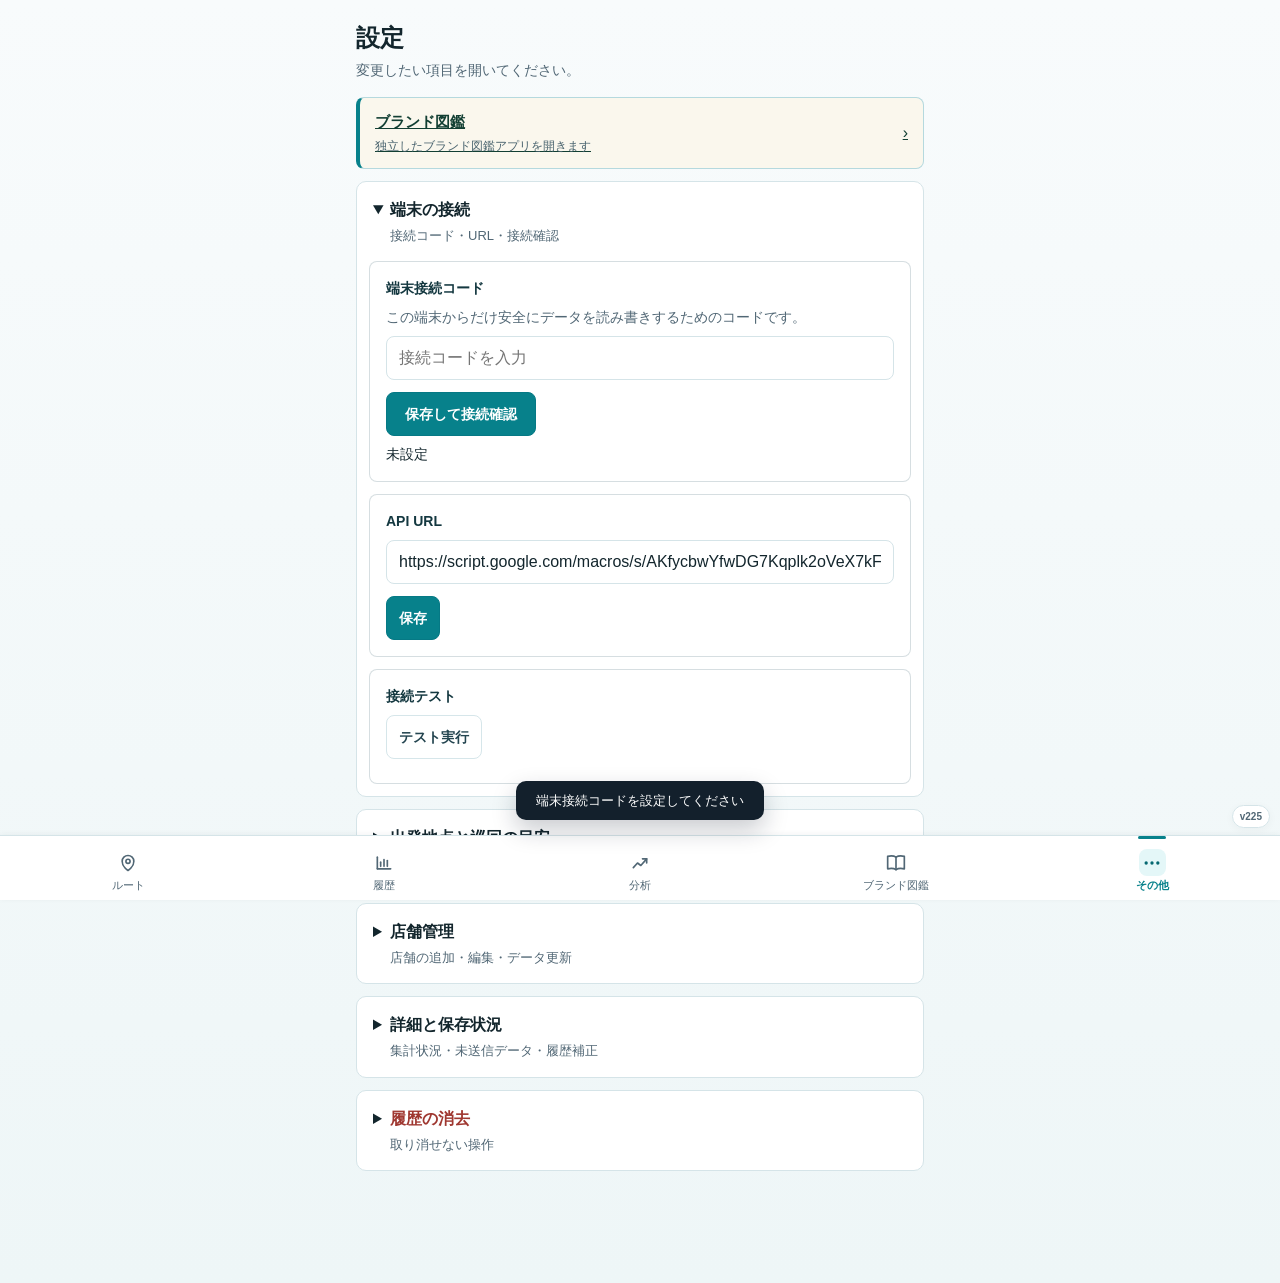
==== index.html @ 23c076fd "Add Ralph Lauren family overview to brand guide" ====
<!DOCTYPE html>
<html lang="ja">
<head>
  <meta charset="UTF-8">
  <meta name="viewport" content="width=device-width, initial-scale=1.0">
  <meta name="apple-mobile-web-app-capable" content="yes">
  <meta name="apple-mobile-web-app-status-bar-style" content="default">
  <meta name="theme-color" content="#07818b">
  <meta http-equiv="Content-Security-Policy" content="default-src 'self'; script-src 'self'; style-src 'self' 'unsafe-inline'; img-src 'self' data: blob: https:; connect-src 'self' https://script.google.com https://script.googleusercontent.com https://*.googleusercontent.com; font-src 'self' data:; object-src 'none'; base-uri 'self'; form-action 'self'; frame-src 'none'; worker-src 'self'; manifest-src 'self'; upgrade-insecure-requests">
  <title>巡回ルート</title>
  <link rel="preconnect" href="https://script.google.com">
  <link rel="dns-prefetch" href="https://script.google.com">
  <link rel="preconnect" href="https://a.basemaps.cartocdn.com">
  <link rel="manifest" href="manifest.json">
  <link rel="icon" type="image/png" sizes="96x96" href="icons/icon-96.png">
  <link rel="apple-touch-icon" sizes="152x152" href="icons/icon-152.png">
  <link rel="apple-touch-icon" sizes="192x192" href="icons/icon-192.png">
  <link rel="stylesheet" href="vendor/leaflet/leaflet.css?v=225">
  <link rel="stylesheet" href="style.css?v=225">
  <link rel="stylesheet" href="brand-guide.css?v=225">
  <script src="vendor/leaflet/leaflet.js?v=225"></script>
</head>
<body>
  <div id="app">
    <div class="loading"><div class="spinner"></div><p class="mt-8">読み込み中...</p></div>
  </div>

  <nav class="bottom-nav" id="bottom-nav">
    <button class="nav-item active" data-view="home">
      <span class="icon" aria-hidden="true">
        <svg class="nav-icon" viewBox="0 0 24 24"><path d="M12 21s7-4.4 7-11a7 7 0 1 0-14 0c0 6.6 7 11 7 11Z"/><circle cx="12" cy="10" r="2.5"/></svg>
      </span>ルート
    </button>
    <button class="nav-item" data-view="history">
      <span class="icon" aria-hidden="true">
        <svg class="nav-icon" viewBox="0 0 24 24"><path d="M4 19V5"/><path d="M4 19h16"/><path d="M8 16v-5"/><path d="M12 16V8"/><path d="M16 16v-7"/></svg>
      </span>履歴
    </button>
    <button class="nav-item" data-view="analytics">
      <span class="icon" aria-hidden="true">
        <svg class="nav-icon" viewBox="0 0 24 24"><path d="M4 17.5 9 12l4 3 7-8"/><path d="M15 7h5v5"/></svg>
      </span>分析
    </button>
    <button class="nav-item" data-view="brand-guide">
      <span class="icon" aria-hidden="true">
        <svg class="nav-icon" viewBox="0 0 24 24"><path d="M12 5c-3-2-6-2-10-1v15c4-1 7-1 10 1 3-2 6-2 10-1V4c-4-1-7-1-10 1Z"/><path d="M12 5v15"/></svg>
      </span>
      <span>ブランド図鑑</span>
    </button>
    <button class="nav-item" data-view="more">
      <span class="icon" aria-hidden="true"><svg class="nav-icon" viewBox="0 0 24 24"><circle cx="5" cy="12" r="1"/><circle cx="12" cy="12" r="1"/><circle cx="19" cy="12" r="1"/></svg></span><span class="nav-label-with-badge">その他<span class="nav-badge nav-streak-badge" id="quiz-nav-badge" hidden></span></span>
    </button>
  </nav>

  <div class="app-version-badge" id="app-version-badge" data-version="v225">v225</div>
  <div id="toast" class="toast" role="status" aria-live="polite" aria-atomic="true"></div>

  <script src="storage.js?v=225"></script>
  <script src="api.js?v=225"></script>
  <script src="route-optimizer.js?v=225"></script>
  <script src="router.js?v=225"></script>
  <script src="quiz.js?v=225"></script>
  <script src="brand-guide.js?v=225"></script>
  <script src="app.js?v=225"></script>
  <script src="bootstrap.js?v=225"></script>
</body>
</html>
---- vendor/leaflet/leaflet.css ----
/* required styles */

.leaflet-pane,
.leaflet-tile,
.leaflet-marker-icon,
.leaflet-marker-shadow,
.leaflet-tile-container,
.leaflet-pane > svg,
.leaflet-pane > canvas,
.leaflet-zoom-box,
.leaflet-image-layer,
.leaflet-layer {
	position: absolute;
	left: 0;
	top: 0;
	}
.leaflet-container {
	overflow: hidden;
	}
.leaflet-tile,
.leaflet-marker-icon,
.leaflet-marker-shadow {
	-webkit-user-select: none;
	   -moz-user-select: none;
	        user-select: none;
	  -webkit-user-drag: none;
	}
/* Prevents IE11 from highlighting tiles in blue */
.leaflet-tile::selection {
	background: transparent;
}
/* Safari renders non-retina tile on retina better with this, but Chrome is worse */
.leaflet-safari .leaflet-tile {
	image-rendering: -webkit-optimize-contrast;
	}
/* hack that prevents hw layers "stretching" when loading new tiles */
.leaflet-safari .leaflet-tile-container {
	width: 1600px;
	height: 1600px;
	-webkit-transform-origin: 0 0;
	}
.leaflet-marker-icon,
.leaflet-marker-shadow {
	display: block;
	}
/* .leaflet-container svg: reset svg max-width decleration shipped in Joomla! (joomla.org) 3.x */
/* .leaflet-container img: map is broken in FF if you have max-width: 100% on tiles */
.leaflet-container .leaflet-overlay-pane svg {
	max-width: none !important;
	max-height: none !important;
	}
.leaflet-container .leaflet-marker-pane img,
.leaflet-container .leaflet-shadow-pane img,
.leaflet-container .leaflet-tile-pane img,
.leaflet-container img.leaflet-image-layer,
.leaflet-container .leaflet-tile {
	max-width: none !important;
	max-height: none !important;
	width: auto;
	padding: 0;
	}

.leaflet-container img.leaflet-tile {
	/* See: https://bugs.chromium.org/p/chromium/issues/detail?id=600120 */
	mix-blend-mode: plus-lighter;
}

.leaflet-container.leaflet-touch-zoom {
	-ms-touch-action: pan-x pan-y;
	touch-action: pan-x pan-y;
	}
.leaflet-container.leaflet-touch-drag {
	-ms-touch-action: pinch-zoom;
	/* Fallback for FF which doesn't support pinch-zoom */
	touch-action: none;
	touch-action: pinch-zoom;
}
.leaflet-container.leaflet-touch-drag.leaflet-touch-zoom {
	-ms-touch-action: none;
	touch-action: none;
}
.leaflet-container {
	-webkit-tap-highlight-color: transparent;
}
.leaflet-container a {
	-webkit-tap-highlight-color: rgba(51, 181, 229, 0.4);
}
.leaflet-tile {
	filter: inherit;
	visibility: hidden;
	}
.leaflet-tile-loaded {
	visibility: inherit;
	}
.leaflet-zoom-box {
	width: 0;
	height: 0;
	-moz-box-sizing: border-box;
	     box-sizing: border-box;
	z-index: 800;
	}
/* workaround for https://bugzilla.mozilla.org/show_bug.cgi?id=888319 */
.leaflet-overlay-pane svg {
	-moz-user-select: none;
	}

.leaflet-pane         { z-index: 400; }

.leaflet-tile-pane    { z-index: 200; }
.leaflet-overlay-pane { z-index: 400; }
.leaflet-shadow-pane  { z-index: 500; }
.leaflet-marker-pane  { z-index: 600; }
.leaflet-tooltip-pane   { z-index: 650; }
.leaflet-popup-pane   { z-index: 700; }

.leaflet-map-pane canvas { z-index: 100; }
.leaflet-map-pane svg    { z-index: 200; }

.leaflet-vml-shape {
	width: 1px;
	height: 1px;
	}
.lvml {
	behavior: url(#default#VML);
	display: inline-block;
	position: absolute;
	}


/* control positioning */

.leaflet-control {
	position: relative;
	z-index: 800;
	pointer-events: visiblePainted; /* IE 9-10 doesn't have auto */
	pointer-events: auto;
	}
.leaflet-top,
.leaflet-bottom {
	position: absolute;
	z-index: 1000;
	pointer-events: none;
	}
.leaflet-top {
	top: 0;
	}
.leaflet-right {
	right: 0;
	}
.leaflet-bottom {
	bottom: 0;
	}
.leaflet-left {
	left: 0;
	}
.leaflet-control {
	float: left;
	clear: both;
	}
.leaflet-right .leaflet-control {
	float: right;
	}
.leaflet-top .leaflet-control {
	margin-top: 10px;
	}
.leaflet-bottom .leaflet-control {
	margin-bottom: 10px;
	}
.leaflet-left .leaflet-control {
	margin-left: 10px;
	}
.leaflet-right .leaflet-control {
	margin-right: 10px;
	}


/* zoom and fade animations */

.leaflet-fade-anim .leaflet-popup {
	opacity: 0;
	-webkit-transition: opacity 0.2s linear;
	   -moz-transition: opacity 0.2s linear;
	        transition: opacity 0.2s linear;
	}
.leaflet-fade-anim .leaflet-map-pane .leaflet-popup {
	opacity: 1;
	}
.leaflet-zoom-animated {
	-webkit-transform-origin: 0 0;
	    -ms-transform-origin: 0 0;
	        transform-origin: 0 0;
	}
svg.leaflet-zoom-animated {
	will-change: transform;
}

.leaflet-zoom-anim .leaflet-zoom-animated {
	-webkit-transition: -webkit-transform 0.25s cubic-bezier(0,0,0.25,1);
	   -moz-transition:    -moz-transform 0.25s cubic-bezier(0,0,0.25,1);
	        transition:         transform 0.25s cubic-bezier(0,0,0.25,1);
	}
.leaflet-zoom-anim .leaflet-tile,
.leaflet-pan-anim .leaflet-tile {
	-webkit-transition: none;
	   -moz-transition: none;
	        transition: none;
	}

.leaflet-zoom-anim .leaflet-zoom-hide {
	visibility: hidden;
	}


/* cursors */

.leaflet-interactive {
	cursor: pointer;
	}
.leaflet-grab {
	cursor: -webkit-grab;
	cursor:    -moz-grab;
	cursor:         grab;
	}
.leaflet-crosshair,
.leaflet-crosshair .leaflet-interactive {
	cursor: crosshair;
	}
.leaflet-popup-pane,
.leaflet-control {
	cursor: auto;
	}
.leaflet-dragging .leaflet-grab,
.leaflet-dragging .leaflet-grab .leaflet-interactive,
.leaflet-dragging .leaflet-marker-draggable {
	cursor: move;
	cursor: -webkit-grabbing;
	cursor:    -moz-grabbing;
	cursor:         grabbing;
	}

/* marker & overlays interactivity */
.leaflet-marker-icon,
.leaflet-marker-shadow,
.leaflet-image-layer,
.leaflet-pane > svg path,
.leaflet-tile-container {
	pointer-events: none;
	}

.leaflet-marker-icon.leaflet-interactive,
.leaflet-image-layer.leaflet-interactive,
.leaflet-pane > svg path.leaflet-interactive,
svg.leaflet-image-layer.leaflet-interactive path {
	pointer-events: visiblePainted; /* IE 9-10 doesn't have auto */
	pointer-events: auto;
	}

/* visual tweaks */

.leaflet-container {
	background: #ddd;
	outline-offset: 1px;
	}
.leaflet-container a {
	color: #0078A8;
	}
.leaflet-zoom-box {
	border: 2px dotted #38f;
	background: rgba(255,255,255,0.5);
	}


/* general typography */
.leaflet-container {
	font-family: "Helvetica Neue", Arial, Helvetica, sans-serif;
	font-size: 12px;
	font-size: 0.75rem;
	line-height: 1.5;
	}


/* general toolbar styles */

.leaflet-bar {
	box-shadow: 0 1px 5px rgba(0,0,0,0.65);
	border-radius: 4px;
	}
.leaflet-bar a {
	background-color: #fff;
	border-bottom: 1px solid #ccc;
	width: 26px;
	height: 26px;
	line-height: 26px;
	display: block;
	text-align: center;
	text-decoration: none;
	color: black;
	}
.leaflet-bar a,
.leaflet-control-layers-toggle {
	background-position: 50% 50%;
	background-repeat: no-repeat;
	display: block;
	}
.leaflet-bar a:hover,
.leaflet-bar a:focus {
	background-color: #f4f4f4;
	}
.leaflet-bar a:first-child {
	border-top-left-radius: 4px;
	border-top-right-radius: 4px;
	}
.leaflet-bar a:last-child {
	border-bottom-left-radius: 4px;
	border-bottom-right-radius: 4px;
	border-bottom: none;
	}
.leaflet-bar a.leaflet-disabled {
	cursor: default;
	background-color: #f4f4f4;
	color: #bbb;
	}

.leaflet-touch .leaflet-bar a {
	width: 30px;
	height: 30px;
	line-height: 30px;
	}
.leaflet-touch .leaflet-bar a:first-child {
	border-top-left-radius: 2px;
	border-top-right-radius: 2px;
	}
.leaflet-touch .leaflet-bar a:last-child {
	border-bottom-left-radius: 2px;
	border-bottom-right-radius: 2px;
	}

/* zoom control */

.leaflet-control-zoom-in,
.leaflet-control-zoom-out {
	font: bold 18px 'Lucida Console', Monaco, monospace;
	text-indent: 1px;
	}

.leaflet-touch .leaflet-control-zoom-in, .leaflet-touch .leaflet-control-zoom-out  {
	font-size: 22px;
	}


/* layers control */

.leaflet-control-layers {
	box-shadow: 0 1px 5px rgba(0,0,0,0.4);
	background: #fff;
	border-radius: 5px;
	}
.leaflet-control-layers-toggle {
	background-image: url(images/layers.png);
	width: 36px;
	height: 36px;
	}
.leaflet-retina .leaflet-control-layers-toggle {
	background-image: url(images/layers-2x.png);
	background-size: 26px 26px;
	}
.leaflet-touch .leaflet-control-layers-toggle {
	width: 44px;
	height: 44px;
	}
.leaflet-control-layers .leaflet-control-layers-list,
.leaflet-control-layers-expanded .leaflet-control-layers-toggle {
	display: none;
	}
.leaflet-control-layers-expanded .leaflet-control-layers-list {
	display: block;
	position: relative;
	}
.leaflet-control-layers-expanded {
	padding: 6px 10px 6px 6px;
	color: #333;
	background: #fff;
	}
.leaflet-control-layers-scrollbar {
	overflow-y: scroll;
	overflow-x: hidden;
	padding-right: 5px;
	}
.leaflet-control-layers-selector {
	margin-top: 2px;
	position: relative;
	top: 1px;
	}
.leaflet-control-layers label {
	display: block;
	font-size: 13px;
	font-size: 1.08333em;
	}
.leaflet-control-layers-separator {
	height: 0;
	border-top: 1px solid #ddd;
	margin: 5px -10px 5px -6px;
	}

/* Default icon URLs */
.leaflet-default-icon-path { /* used only in path-guessing heuristic, see L.Icon.Default */
	background-image: url(images/marker-icon.png);
	}


/* attribution and scale controls */

.leaflet-container .leaflet-control-attribution {
	background: #fff;
	background: rgba(255, 255, 255, 0.8);
	margin: 0;
	}
.leaflet-control-attribution,
.leaflet-control-scale-line {
	padding: 0 5px;
	color: #333;
	line-height: 1.4;
	}
.leaflet-control-attribution a {
	text-decoration: none;
	}
.leaflet-control-attribution a:hover,
.leaflet-control-attribution a:focus {
	text-decoration: underline;
	}
.leaflet-attribution-flag {
	display: inline !important;
	vertical-align: baseline !important;
	width: 1em;
	height: 0.6669em;
	}
.leaflet-left .leaflet-control-scale {
	margin-left: 5px;
	}
.leaflet-bottom .leaflet-control-scale {
	margin-bottom: 5px;
	}
.leaflet-control-scale-line {
	border: 2px solid #777;
	border-top: none;
	line-height: 1.1;
	padding: 2px 5px 1px;
	white-space: nowrap;
	-moz-box-sizing: border-box;
	     box-sizing: border-box;
	background: rgba(255, 255, 255, 0.8);
	text-shadow: 1px 1px #fff;
	}
.leaflet-control-scale-line:not(:first-child) {
	border-top: 2px solid #777;
	border-bottom: none;
	margin-top: -2px;
	}
.leaflet-control-scale-line:not(:first-child):not(:last-child) {
	border-bottom: 2px solid #777;
	}

.leaflet-touch .leaflet-control-attribution,
.leaflet-touch .leaflet-control-layers,
.leaflet-touch .leaflet-bar {
	box-shadow: none;
	}
.leaflet-touch .leaflet-control-layers,
.leaflet-touch .leaflet-bar {
	border: 2px solid rgba(0,0,0,0.2);
	background-clip: padding-box;
	}


/* popup */

.leaflet-popup {
	position: absolute;
	text-align: center;
	margin-bottom: 20px;
	}
.leaflet-popup-content-wrapper {
	padding: 1px;
	text-align: left;
	border-radius: 12px;
	}
.leaflet-popup-content {
	margin: 13px 24px 13px 20px;
	line-height: 1.3;
	font-size: 13px;
	font-size: 1.08333em;
	min-height: 1px;
	}
.leaflet-popup-content p {
	margin: 17px 0;
	margin: 1.3em 0;
	}
.leaflet-popup-tip-container {
	width: 40px;
	height: 20px;
	position: absolute;
	left: 50%;
	margin-top: -1px;
	margin-left: -20px;
	overflow: hidden;
	pointer-events: none;
	}
.leaflet-popup-tip {
	width: 17px;
	height: 17px;
	padding: 1px;

	margin: -10px auto 0;
	pointer-events: auto;

	-webkit-transform: rotate(45deg);
	   -moz-transform: rotate(45deg);
	    -ms-transform: rotate(45deg);
	        transform: rotate(45deg);
	}
.leaflet-popup-content-wrapper,
.leaflet-popup-tip {
	background: white;
	color: #333;
	box-shadow: 0 3px 14px rgba(0,0,0,0.4);
	}
.leaflet-container a.leaflet-popup-close-button {
	position: absolute;
	top: 0;
	right: 0;
	border: none;
	text-align: center;
	width: 24px;
	height: 24px;
	font: 16px/24px Tahoma, Verdana, sans-serif;
	color: #757575;
	text-decoration: none;
	background: transparent;
	}
.leaflet-container a.leaflet-popup-close-button:hover,
.leaflet-container a.leaflet-popup-close-button:focus {
	color: #585858;
	}
.leaflet-popup-scrolled {
	overflow: auto;
	}

.leaflet-oldie .leaflet-popup-content-wrapper {
	-ms-zoom: 1;
	}
.leaflet-oldie .leaflet-popup-tip {
	width: 24px;
	margin: 0 auto;

	-ms-filter: "progid:DXImageTransform.Microsoft.Matrix(M11=0.70710678, M12=0.70710678, M21=-0.70710678, M22=0.70710678)";
	filter: progid:DXImageTransform.Microsoft.Matrix(M11=0.70710678, M12=0.70710678, M21=-0.70710678, M22=0.70710678);
	}

.leaflet-oldie .leaflet-control-zoom,
.leaflet-oldie .leaflet-control-layers,
.leaflet-oldie .leaflet-popup-content-wrapper,
.leaflet-oldie .leaflet-popup-tip {
	border: 1px solid #999;
	}


/* div icon */

.leaflet-div-icon {
	background: #fff;
	border: 1px solid #666;
	}


/* Tooltip */
/* Base styles for the element that has a tooltip */
.leaflet-tooltip {
	position: absolute;
	padding: 6px;
	background-color: #fff;
	border: 1px solid #fff;
	border-radius: 3px;
	color: #222;
	white-space: nowrap;
	-webkit-user-select: none;
	-moz-user-select: none;
	-ms-user-select: none;
	user-select: none;
	pointer-events: none;
	box-shadow: 0 1px 3px rgba(0,0,0,0.4);
	}
.leaflet-tooltip.leaflet-interactive {
	cursor: pointer;
	pointer-events: auto;
	}
.leaflet-tooltip-top:before,
.leaflet-tooltip-bottom:before,
.leaflet-tooltip-left:before,
.leaflet-tooltip-right:before {
	position: absolute;
	pointer-events: none;
	border: 6px solid transparent;
	background: transparent;
	content: "";
	}

/* Directions */

.leaflet-tooltip-bottom {
	margin-top: 6px;
}
.leaflet-tooltip-top {
	margin-top: -6px;
}
.leaflet-tooltip-bottom:before,
.leaflet-tooltip-top:before {
	left: 50%;
	margin-left: -6px;
	}
.leaflet-tooltip-top:before {
	bottom: 0;
	margin-bottom: -12px;
	border-top-color: #fff;
	}
.leaflet-tooltip-bottom:before {
	top: 0;
	margin-top: -12px;
	margin-left: -6px;
	border-bottom-color: #fff;
	}
.leaflet-tooltip-left {
	margin-left: -6px;
}
.leaflet-tooltip-right {
	margin-left: 6px;
}
.leaflet-tooltip-left:before,
.leaflet-tooltip-right:before {
	top: 50%;
	margin-top: -6px;
	}
.leaflet-tooltip-left:before {
	right: 0;
	margin-right: -12px;
	border-left-color: #fff;
	}
.leaflet-tooltip-right:before {
	left: 0;
	margin-left: -12px;
	border-right-color: #fff;
	}

/* Printing */

@media print {
	/* Prevent printers from removing background-images of controls. */
	.leaflet-control {
		-webkit-print-color-adjust: exact;
		print-color-adjust: exact;
		}
	}
---- style.css ----
/* ============================================================
   店舗巡回ルート最適化 — スタイル（ライトテーマ）
   ============================================================ */

:root {
  --bg: #f6f8fb;
  --surface: #ffffff;
  --surface2: #edf3f7;
  --primary: #087f8c;
  --primary-dark: #075e68;
  --primary-light: #dff3f5;
  --primary-rgb: 8, 127, 140;
  --accent: #e76f51;
  --success: #168766;
  --warning: #d97706;
  --danger: #d43f3a;
  --text: #15202b;
  --text-dim: #64748b;
  --border: #d8e2ea;
  --radius: 10px;
  --shadow: 0 1px 2px rgba(15, 23, 42, .06), 0 8px 20px rgba(15, 23, 42, .04);
}

* { margin: 0; padding: 0; box-sizing: border-box; }

[hidden] { display: none !important; }

body {
  font-family: -apple-system, BlinkMacSystemFont, 'Segoe UI', Roboto, sans-serif;
  background: var(--bg);
  color: var(--text);
  min-height: 100vh;
  -webkit-tap-highlight-color: transparent;
}

/* ---- Device pairing ---- */
.pairing-page {
  min-height: 100vh;
  display: grid;
  place-items: center;
  padding: 24px;
  background: var(--bg);
}

.pairing-main {
  width: min(100%, 420px);
  padding: 32px 24px;
  background: var(--surface);
  border: 1px solid var(--border);
  border-radius: 8px;
  text-align: center;
  box-shadow: var(--shadow);
}

.pairing-main h1 {
  margin: 16px 0 12px;
  font-size: 24px;
}

.pairing-mark {
  width: 64px;
  height: 64px;
  margin: 0 auto;
  display: grid;
  place-items: center;
  border-radius: 8px;
  background: var(--primary-light);
  color: var(--primary);
}

.pairing-mark svg {
  width: 36px;
  height: 36px;
  fill: none;
  stroke: currentColor;
  stroke-width: 2;
  stroke-linecap: round;
  stroke-linejoin: round;
}

.pairing-status {
  padding: 12px;
  border-radius: 8px;
  background: var(--surface2);
  color: var(--text-dim);
  line-height: 1.6;
}

.pairing-status.success {
  background: #e5f6ef;
  color: var(--success);
}

.pairing-status.error {
  background: #fff0ef;
  color: var(--danger);
}

.pairing-actions {
  display: grid;
  gap: 10px;
  margin-top: 18px;
}

.pairing-actions[hidden],
.pairing-help[hidden] {
  display: none;
}

.pairing-help {
  margin-top: 16px;
  color: var(--text-dim);
  font-size: 13px;
  line-height: 1.6;
  text-align: left;
}

/* ---- Header ---- */
.header {
  background: var(--surface);
  padding: 12px 16px;
  display: flex;
  align-items: center;
  justify-content: space-between;
  border-bottom: 1px solid var(--border);
  position: sticky;
  top: 0;
  z-index: 100;
}
.header h1 { font-size: 18px; font-weight: 700; }
.header-actions { display: flex; gap: 8px; }

.app-version-badge {
  position: fixed;
  right: 10px;
  bottom: calc(72px + env(safe-area-inset-bottom, 0px));
  z-index: 90;
  padding: 3px 7px;
  border-radius: 999px;
  background: rgba(255, 255, 255, .9);
  border: 1px solid var(--border);
  color: var(--text-dim);
  font-size: 10px;
  font-weight: 800;
  box-shadow: var(--shadow);
  pointer-events: none;
}

/* ---- Navigation ---- */
.bottom-nav {
  position: fixed;
  bottom: 0;
  left: 0;
  right: 0;
  background: var(--surface);
  border-top: 1px solid var(--border);
  box-shadow: 0 -10px 26px rgba(15, 23, 42, .08);
  display: flex;
  justify-content: space-around;
  padding: 6px 0 env(safe-area-inset-bottom, 6px);
  z-index: 100;
}
.nav-item {
  display: flex;
  flex-direction: column;
  align-items: center;
  gap: 3px;
  padding: 7px 8px;
  color: var(--text-dim);
  text-decoration: none;
  font-size: 12px;
  font-weight: 500;
  cursor: pointer;
  border: none;
  background: none;
  touch-action: manipulation;
  min-width: 64px;
}
.nav-item.active { color: var(--primary); font-weight: 700; }
.nav-item .icon {
  display: inline-flex;
  align-items: center;
  justify-content: center;
  width: 24px;
  height: 24px;
}
.nav-icon {
  width: 23px;
  height: 23px;
  display: block;
  fill: none;
  stroke: currentColor;
  stroke-width: 2;
  stroke-linecap: round;
  stroke-linejoin: round;
}

/* 廃盤タブのバッジ（今週の新着件数） */
.nav-label-with-badge {
  position: relative;
  display: inline-block;
}
.nav-badge {
  position: absolute;
  top: -16px;
  left: 100%;
  transform: translateX(-40%);
  background: var(--accent);
  color: #fff;
  font-size: 10px;
  font-weight: 700;
  line-height: 1;
  min-width: 16px;
  padding: 3px 5px;
  border-radius: 10px;
  text-align: center;
  pointer-events: none;
}
.nav-badge[hidden] { display: none; }
.nav-alert-badge {
  top: -18px;
  display: inline-flex;
  align-items: center;
  gap: 4px;
  min-width: auto;
  padding: 3px 6px;
  border-radius: 999px;
  background: #ecfeff;
  color: #0e7490;
  border: 1px solid #a5f3fc;
  box-shadow: 0 4px 10px rgba(14, 116, 144, 0.14);
  font-size: 10px;
  font-weight: 800;
  letter-spacing: 0;
  font-variant-numeric: tabular-nums;
}
.nav-alert-badge::before {
  content: "";
  width: 6px;
  height: 6px;
  border-radius: 999px;
  background: #06b6d4;
  box-shadow: 0 0 0 2px rgba(6, 182, 212, 0.15);
}
.nav-streak-badge {
  top: -18px;
  display: inline-flex;
  align-items: center;
  gap: 3px;
  min-width: auto;
  padding: 3px 6px;
  border-radius: 999px;
  background: #fff7ed;
  color: #9a3412;
  border: 1px solid #fed7aa;
  box-shadow: 0 4px 10px rgba(154, 52, 18, 0.14);
  font-size: 10px;
  font-weight: 800;
  letter-spacing: 0;
  font-variant-numeric: tabular-nums;
}
.nav-streak-flame {
  width: 8px;
  height: 10px;
  display: inline-block;
  border-radius: 7px 7px 7px 2px;
  background: linear-gradient(160deg, #fb923c 0%, #f97316 52%, #ea580c 100%);
  transform: rotate(45deg);
  box-shadow: inset -2px -2px 0 rgba(255, 247, 237, 0.58);
}
.nav-streak-num {
  line-height: 1;
}

/* 廃盤タブビュー */
.haiban-toolbar {
  display: flex;
  flex-wrap: wrap;
  gap: 8px;
  margin-bottom: 12px;
}
.haiban-toolbar .form-input { flex: 1 1 180px; }
.haiban-toolbar select { flex: 0 1 auto; min-width: 130px; }
.haiban-updated {
  font-size: 12px;
  color: var(--text-dim);
  margin-bottom: 8px;
}
.haiban-item {
  background: var(--surface);
  border: 1px solid var(--border);
  border-radius: var(--radius);
  padding: 12px;
  margin-bottom: 10px;
  box-shadow: var(--shadow);
}
.haiban-item .title {
  font-weight: 600;
  font-size: 14px;
  line-height: 1.45;
  margin-bottom: 6px;
}
.haiban-item .brand {
  font-size: 12px;
  color: var(--text-dim);
  margin-bottom: 6px;
}
.haiban-badges {
  display: flex;
  gap: 6px;
  flex-wrap: wrap;
  margin-bottom: 8px;
}
.score-badge {
  font-size: 11px;
  font-weight: 700;
  padding: 3px 8px;
  border-radius: 10px;
  letter-spacing: 0.4px;
}
.score-badge.pre-A { background: #fff1e8; color: #b45309; }
.score-badge.pre-B { background: #fef3c7; color: #92400e; }
.score-badge.pre-C { background: #e8eef4; color: #475569; }
.score-badge.pre-D { background: #eef2f6; color: #94a3b8; }
.score-badge.pur-S { background: #dcfce7; color: #166534; }
.score-badge.pur-A { background: #d7f7ee; color: #047857; }
.score-badge.pur-B { background: #dff3f5; color: #075e68; }
.score-badge.pur-C { background: #e8eef4; color: #475569; }
.haiban-item .meta {
  font-size: 12px;
  color: var(--text-dim);
  margin-bottom: 10px;
}
.haiban-item .links {
  display: flex;
  gap: 8px;
}
.haiban-item .links a {
  flex: 1;
  text-align: center;
  padding: 8px 10px;
  border-radius: 8px;
  font-size: 12px;
  font-weight: 600;
  text-decoration: none;
  border: 1px solid var(--border);
  color: var(--text);
  background: var(--surface2);
}
.haiban-item .links a.amazon { background: #232f3e; color: #fff; border-color: #232f3e; }
.haiban-item .links a.keepa { background: #ff6a00; color: #fff; border-color: #ff6a00; }
/* 廃盤タブ: 商品画像エリア */
.haiban-head {
  display: flex;
  align-items: flex-start;
  gap: 10px;
  margin-bottom: 8px;
}
.haiban-thumb-wrap {
  flex: 0 0 72px;
  width: 72px;
  height: 72px;
  border-radius: 6px;
  overflow: hidden;
  background: var(--surface2);
  display: flex;
  align-items: center;
  justify-content: center;
}
.haiban-thumb {
  display: block;
  width: 100%;
  height: 100%;
  max-width: 72px;
  max-height: 72px;
  object-fit: contain;
}
.haiban-text {
  flex: 1 1 0;
  min-width: 0;
}
/* Keepa価格推移グラフ */
.haiban-keepa-graph {
  display: block;
  width: 100%;
  max-width: 320px;
  height: auto;
  max-height: 120px;
  object-fit: contain;
  border-radius: 4px;
  margin-bottom: 10px;
}
.haiban-empty {
  text-align: center;
  color: var(--text-dim);
  padding: 32px 16px;
}

/* ============================================================
   クイズタブ
   ============================================================ */

/* 上部の連続日数 / 正解率 / 既習数 */
.quiz-stats {
  margin-bottom: 16px;
}
.quiz-stat-row {
  display: flex;
  gap: 8px;
}
.quiz-stat-pill {
  flex: 1;
  background: var(--surface);
  border: 1px solid var(--border);
  border-radius: var(--radius);
  padding: 10px 8px;
  text-align: center;
  display: flex;
  flex-direction: column;
  align-items: center;
  gap: 2px;
  box-shadow: var(--shadow);
}
.quiz-stat-kicker {
  font-size: 10px;
  font-weight: 700;
  color: var(--text-dim);
  letter-spacing: 0;
}
.quiz-stat-num {
  font-size: 18px;
  font-weight: 700;
  color: var(--primary);
}
.quiz-streak-pill .quiz-stat-num { color: var(--accent); }
.quiz-stat-label {
  font-size: 11px;
  color: var(--text-dim);
}

/* 設定セクション */
.quiz-section {
  margin-bottom: 16px;
}
.quiz-label {
  font-size: 12px;
  color: var(--text-dim);
  margin-bottom: 6px;
  font-weight: 600;
}
.quiz-btn-row {
  display: flex;
  gap: 6px;
  flex-wrap: wrap;
}
.quiz-opt {
  flex: 1 1 0;
  min-width: 70px;
  min-height: 44px;
  padding: 10px 6px;
  border: 1px solid var(--border);
  border-radius: 10px;
  background: var(--surface);
  color: var(--text);
  font-size: 14px;
  font-weight: 600;
  cursor: pointer;
  touch-action: manipulation;
}
.quiz-opt.on {
  background: var(--primary);
  color: #fff;
  border-color: var(--primary);
}
.quiz-range-detail {
  margin-top: 8px;
}
.quiz-pick-btn {
  width: 100%;
  padding: 12px;
  background: var(--surface2);
  border: 1px dashed var(--primary);
  border-radius: 10px;
  color: var(--primary);
  font-weight: 600;
  cursor: pointer;
  min-height: 44px;
}

.quiz-start-btn {
  width: 100%;
  padding: 16px;
  font-size: 18px;
  font-weight: 700;
  margin: 8px 0 20px;
  min-height: 56px;
}

.quiz-today-card {
  background: var(--surface);
  border: 1px solid var(--border);
  border-radius: var(--radius);
  padding: 16px;
  margin-bottom: 12px;
  box-shadow: var(--shadow);
}
.quiz-today-kicker {
  font-size: 12px;
  font-weight: 800;
  color: var(--primary);
  margin-bottom: 4px;
}
.quiz-today-title {
  font-size: 22px;
  font-weight: 900;
  color: var(--text);
  line-height: 1.25;
}
.quiz-today-meta {
  margin-top: 6px;
  font-size: 12px;
  color: var(--text-dim);
  line-height: 1.5;
}
.quiz-today-card .quiz-start-btn {
  margin: 14px 0 10px;
}
.quiz-quality-note {
  font-size: 12px;
  color: var(--text-dim);
  text-align: center;
}
.quiz-review-link {
  width: 100%;
  min-height: 42px;
  margin-top: 10px;
  border: 1px solid var(--border);
  border-radius: 8px;
  background: var(--surface2);
  color: var(--primary);
  font-weight: 800;
  cursor: pointer;
}

.quiz-advanced {
  background: var(--surface);
  border: 1px solid var(--border);
  border-radius: var(--radius);
  padding: 0 12px;
  box-shadow: var(--shadow);
}
.quiz-advanced summary {
  min-height: 48px;
  display: flex;
  align-items: center;
  justify-content: space-between;
  color: var(--primary-dark);
  font-size: 14px;
  font-weight: 900;
  cursor: pointer;
  list-style: none;
}
.quiz-advanced summary::-webkit-details-marker {
  display: none;
}
.quiz-advanced summary::after {
  content: "＋";
  color: var(--primary);
  font-size: 18px;
  line-height: 1;
}
.quiz-advanced[open] {
  padding-bottom: 12px;
}
.quiz-advanced[open] summary::after {
  content: "−";
}
.quiz-advanced .quiz-section {
  margin-bottom: 12px;
}
.quiz-advanced .quiz-start-btn {
  margin: 6px 0 10px;
}

.quiz-shortcut-section {
  margin-top: 12px;
  padding-top: 16px;
  border-top: 1px dashed var(--border);
}
.quiz-shortcut {
  display: flex;
  align-items: center;
  gap: 10px;
  width: 100%;
  margin-top: 8px;
  padding: 14px;
  background: var(--surface);
  border: 1px solid var(--border);
  border-radius: 10px;
  font-size: 14px;
  font-weight: 600;
  color: var(--text);
  text-align: left;
  cursor: pointer;
  min-height: 48px;
  box-shadow: var(--shadow);
}
.quiz-shortcut-tag {
  min-width: 40px;
  padding: 3px 7px;
  border-radius: 999px;
  background: var(--surface2);
  color: var(--primary);
  font-size: 11px;
  font-weight: 700;
  text-align: center;
}
.quiz-shortcut:active {
  background: var(--surface2);
}

.quiz-current {
  margin-top: 16px;
  padding: 8px;
  font-size: 11px;
  color: var(--text-dim);
  text-align: center;
  background: var(--surface2);
  border-radius: 8px;
}

/* モーダル（メーカー/ジャンル選択） */
.quiz-modal-overlay {
  position: fixed;
  inset: 0;
  background: rgba(0,0,0,0.5);
  z-index: 1000;
  display: flex;
  align-items: center;
  justify-content: center;
  padding: 16px;
}
.quiz-modal {
  background: var(--surface);
  border-radius: 12px;
  width: 100%;
  max-width: 420px;
  max-height: 80vh;
  display: flex;
  flex-direction: column;
  padding: 16px;
  gap: 10px;
}
.quiz-modal-title {
  font-size: 16px;
  font-weight: 700;
}
.quiz-modal-search {
  width: 100%;
}
.quiz-modal-list {
  flex: 1;
  overflow-y: auto;
  display: flex;
  flex-direction: column;
  gap: 6px;
  -webkit-overflow-scrolling: touch;
}
.quiz-modal-item {
  display: flex;
  justify-content: space-between;
  align-items: center;
  padding: 12px;
  border: 1px solid var(--border);
  border-radius: 8px;
  background: var(--surface);
  cursor: pointer;
  min-height: 44px;
  text-align: left;
}
.quiz-modal-item:active {
  background: var(--primary-light);
}
.quiz-modal-item-name {
  font-weight: 600;
}
.quiz-modal-item-count {
  font-size: 12px;
  color: var(--text-dim);
}
.quiz-modal-close {
  align-self: stretch;
}

/* 問題画面 */
.quiz-progress {
  font-size: 13px;
  color: var(--text-dim);
  margin-bottom: 8px;
  font-weight: 600;
}
.quiz-item-card {
  background: var(--surface);
  border: 1px solid var(--border);
  border-radius: var(--radius);
  padding: 14px;
  margin-bottom: 12px;
  text-align: center;
  box-shadow: var(--shadow);
}
.quiz-item-img {
  display: block;
  max-width: 160px;
  max-height: 160px;
  margin: 0 auto 10px;
}
.quiz-item-name {
  font-size: 15px;
  font-weight: 600;
  line-height: 1.45;
}
.quiz-question-text {
  font-size: 16px;
  font-weight: 700;
  text-align: center;
  margin: 12px 0;
}
.quiz-question-meta {
  text-align: center;
  font-size: 13px;
  color: var(--text-dim);
  margin-bottom: 4px;
}

/* メーカー当て4択 */
.quiz-choice-grid {
  display: grid;
  grid-template-columns: 1fr 1fr;
  gap: 10px;
}
.quiz-choice {
  display: flex;
  align-items: center;
  gap: 8px;
  padding: 14px 12px;
  background: var(--surface);
  border: 1px solid var(--border);
  border-radius: 10px;
  font-size: 14px;
  font-weight: 600;
  cursor: pointer;
  text-align: left;
  min-height: 56px;
  box-shadow: var(--shadow);
  transition: background 0.2s;
}
.quiz-choice:active { background: var(--primary-light); }
.quiz-choice-letter {
  display: inline-flex;
  align-items: center;
  justify-content: center;
  width: 24px;
  height: 24px;
  background: var(--surface2);
  border-radius: 50%;
  font-weight: 700;
  font-size: 12px;
}
.quiz-choice-name {
  flex: 1;
}
.quiz-choice.correct {
  background: #dcfce7;
  border-color: #168766;
}
.quiz-choice.wrong {
  background: #fde8e6;
  border-color: var(--danger);
}
.quiz-choice:disabled { cursor: default; opacity: 0.95; }

/* プレ値推測スライダー */
.quiz-slider {
  -webkit-appearance: none;
  appearance: none;
  width: 100%;
  height: 8px;
  background: var(--surface2);
  border-radius: 4px;
  outline: none;
  margin: 16px 0 4px;
}
.quiz-slider::-webkit-slider-thumb {
  -webkit-appearance: none;
  appearance: none;
  width: 32px;
  height: 32px;
  background: var(--primary);
  border-radius: 50%;
  cursor: pointer;
  border: 3px solid #fff;
  box-shadow: 0 2px 6px rgba(0,0,0,0.2);
}
.quiz-slider::-moz-range-thumb {
  width: 32px;
  height: 32px;
  background: var(--primary);
  border-radius: 50%;
  cursor: pointer;
  border: 3px solid #fff;
}
.quiz-slider-labels {
  display: flex;
  justify-content: space-between;
  font-size: 11px;
  color: var(--text-dim);
}
.quiz-slider-value {
  text-align: center;
  font-size: 28px;
  font-weight: 700;
  color: var(--primary);
  margin: 12px 0;
}
.quiz-confirm-btn {
  width: 100%;
  padding: 14px;
  font-size: 16px;
  font-weight: 700;
  min-height: 52px;
}

/* フィードバック */
.quiz-result {
  font-size: 20px;
  font-weight: 700;
  text-align: center;
  padding: 14px;
  border-radius: 12px;
  margin-bottom: 12px;
}
.quiz-result.correct { background: #dcfce7; color: #166534; }
.quiz-result.wrong   { background: #fde8e6; color: #b42318; }
.quiz-points {
  display: block;
  font-size: 13px;
  font-weight: 500;
  margin-top: 4px;
}
.quiz-feedback-card {
  background: var(--surface);
  border: 1px solid var(--border);
  border-radius: var(--radius);
  padding: 14px;
  margin-bottom: 12px;
  box-shadow: var(--shadow);
}
.quiz-feedback-section-title {
  font-size: 12px;
  color: var(--text-dim);
  font-weight: 700;
  margin-bottom: 4px;
}
.quiz-feedback-brand {
  font-size: 13px;
  color: var(--text-dim);
}
.quiz-feedback-name {
  font-size: 15px;
  font-weight: 700;
  line-height: 1.45;
  margin: 4px 0 8px;
}
.quiz-feedback-badges {
  display: flex;
  gap: 6px;
  margin-bottom: 8px;
  flex-wrap: wrap;
}
.quiz-feedback-meta {
  font-size: 13px;
  color: var(--text-dim);
  margin-bottom: 10px;
}
.quiz-keepa-graph {
  display: block;
  width: 100%;
  max-height: 200px;
  object-fit: contain;
  border: 1px solid var(--border);
  border-radius: 8px;
  background: #fff;
  margin-bottom: 10px;
}
.quiz-keepa-fallback {
  display: block;
  text-align: center;
  padding: 12px;
  background: #ff6a00;
  color: #fff;
  text-decoration: none;
  border-radius: 8px;
  font-weight: 600;
  margin-bottom: 10px;
}
.quiz-feedback-links {
  display: flex;
  gap: 8px;
}
.quiz-link {
  flex: 1;
  text-align: center;
  padding: 12px 10px;
  border-radius: 8px;
  font-size: 13px;
  font-weight: 700;
  text-decoration: none;
  border: 1px solid var(--border);
  min-height: 44px;
  display: inline-flex;
  align-items: center;
  justify-content: center;
}
.quiz-link.amazon { background: #232f3e; color: #fff; border-color: #232f3e; }
.quiz-link.keepa  { background: #ff6a00; color: #fff; border-color: #ff6a00; }
.quiz-link.disabled {
  background: var(--surface2);
  color: var(--text-dim);
  border-color: var(--border);
  cursor: not-allowed;
}
.quiz-next-btn {
  width: 100%;
  padding: 14px;
  font-size: 16px;
  font-weight: 700;
  min-height: 52px;
}

/* 完了画面 */
.quiz-summary-hero {
  background: var(--surface);
  border: 1px solid var(--border);
  border-radius: var(--radius);
  padding: 20px 16px;
  text-align: center;
  margin-bottom: 14px;
  box-shadow: var(--shadow);
}
.quiz-summary-emoji { font-size: 48px; }
.quiz-summary-title {
  font-size: 20px;
  font-weight: 700;
  margin-top: 4px;
}
.quiz-summary-sub {
  font-size: 13px;
  color: var(--text-dim);
  margin-top: 4px;
}
.quiz-summary-score {
  font-size: 22px;
  font-weight: 700;
  color: var(--primary);
  margin-top: 12px;
}
.quiz-summary-list {
  background: var(--surface);
  border: 1px solid var(--border);
  border-radius: var(--radius);
  padding: 12px;
  margin-bottom: 12px;
  box-shadow: var(--shadow);
}
.quiz-summary-row {
  font-size: 13px;
  padding: 6px 0;
  border-bottom: 1px solid var(--border);
}
.quiz-summary-row:last-child { border-bottom: none; }
.quiz-summary-streak {
  text-align: center;
  font-size: 16px;
  font-weight: 700;
  color: var(--accent);
  margin: 12px 0;
}
.quiz-summary-actions {
  display: flex;
  flex-direction: column;
  gap: 8px;
}
.quiz-summary-actions .btn { min-height: 48px; }

/* ---- Content ---- */
#app {
  padding: calc(12px + env(safe-area-inset-top, 0px)) 16px 100px;
  max-width: 600px;
  margin: 0 auto;
}
#app.has-floating-bar {
  padding-bottom: 180px;
}

/* ---- Floating Action Bar ---- */
.floating-action-bar {
  position: fixed;
  left: 0;
  right: 0;
  bottom: calc(64px + env(safe-area-inset-bottom, 0px));
  z-index: 90;
  padding: 10px 16px;
  background: linear-gradient(180deg, rgba(246,248,251,0) 0%, var(--bg) 30%);
  pointer-events: none;
}
.floating-action-bar > * { pointer-events: auto; }
.floating-action-bar-inner {
  max-width: 600px;
  margin: 0 auto;
  background: var(--surface);
  border: 1px solid var(--border);
  border-radius: 12px;
  padding: 10px 12px;
  box-shadow: 0 10px 28px rgba(15, 23, 42, .12);
}
.fab-summary {
  display: flex;
  align-items: center;
  justify-content: space-between;
  gap: 8px;
  margin-bottom: 8px;
  font-size: 12px;
}
.fab-summary .fab-count {
  font-weight: 700;
  color: var(--primary);
  font-size: 14px;
}
.fab-summary .fab-eta {
  color: var(--text-dim);
  font-variant-numeric: tabular-nums;
}
.fab-summary .fab-clear {
  font-size: 11px;
  color: var(--text-dim);
  background: none;
  border: none;
  cursor: pointer;
  padding: 4px 8px;
  border-radius: 6px;
}
.fab-summary .fab-clear:active { background: var(--surface2); }

/* ---- Business Status Pill ---- */
.store-status {
  display: inline-flex;
  align-items: center;
  gap: 3px;
  font-size: 10px;
  font-weight: 600;
  padding: 2px 7px;
  border-radius: 10px;
  margin-right: 4px;
}
.store-status::before {
  content: '';
  width: 6px;
  height: 6px;
  border-radius: 50%;
  display: inline-block;
}
.store-status.open { background: var(--primary-light); color: var(--primary-dark); }
.store-status.open::before { background: var(--primary); }
.store-status.closing-soon { background: #FEF3C7; color: #92400E; }
.store-status.closing-soon::before { background: var(--warning); }
.store-status.closed { background: #eef2f6; color: #64748b; }
.store-status.closed::before { background: #94a3b8; }

/* ---- Cards ---- */
.card {
  background: var(--surface);
  border-radius: var(--radius);
  padding: 16px;
  margin-bottom: 12px;
  border: 1px solid var(--border);
  box-shadow: var(--shadow);
}
.card-title {
  font-size: 14px;
  font-weight: 600;
  margin-bottom: 8px;
  display: flex;
  align-items: center;
  gap: 6px;
}

/* ---- Store List ---- */
.store-item {
  display: flex;
  align-items: center;
  gap: 10px;
  padding: 12px;
  background: var(--surface);
  border: 1px solid var(--border);
  border-radius: var(--radius);
  margin-bottom: 8px;
  cursor: pointer;
  transition: border-color .15s, box-shadow .15s, background .15s;
  box-shadow: var(--shadow);
  touch-action: manipulation;
}
.store-item.selected {
  border-color: var(--primary);
  background: var(--primary-light);
  box-shadow: 0 0 0 3px rgba(var(--primary-rgb), .08), var(--shadow);
}
.store-item .store-icon { font-size: 24px; flex: 0 0 auto; }
.store-item .store-icon-logo {
  width: 38px;
  height: 38px;
  border-radius: 50%;
  border: 2px solid var(--border);
  background: #fff;
  display: inline-flex;
  align-items: center;
  justify-content: center;
  overflow: hidden;
  box-shadow: 0 1px 3px rgba(0,0,0,0.1);
}
.store-item .store-icon-logo img {
  width: 30px;
  height: 30px;
  object-fit: contain;
}
.store-item .store-info { flex: 1; min-width: 0; }
.store-item .store-name {
  font-size: 14px;
  font-weight: 500;
  white-space: nowrap;
  overflow: hidden;
  text-overflow: ellipsis;
}
.store-item .store-meta {
  font-size: 11px;
  color: var(--text-dim);
  margin-top: 2px;
}
.store-item .store-score {
  font-size: 10px;
  color: var(--primary);
  font-weight: 600;
  margin-top: 1px;
}
.store-item .store-check {
  width: 26px;
  height: 26px;
  border-radius: 50%;
  border: 2px solid var(--border);
  display: flex;
  align-items: center;
  justify-content: center;
  font-size: 15px;
  font-weight: 700;
  flex-shrink: 0;
}
.store-item.selected .store-check {
  border-color: var(--primary);
  background: var(--primary);
  color: #fff;
  font-size: 14px;
}

/* ---- Buttons ---- */
.btn {
  display: inline-flex;
  align-items: center;
  justify-content: center;
  gap: 6px;
  min-height: 44px;
  padding: 11px 18px;
  border-radius: 8px;
  border: 1px solid transparent;
  font-size: 14px;
  font-weight: 700;
  cursor: pointer;
  line-height: 1.2;
  text-decoration: none;
  transition: background .15s, border-color .15s, color .15s, transform .1s, box-shadow .15s;
  color: #fff;
}
.btn:active { transform: scale(.98); }
.btn { touch-action: manipulation; -webkit-user-select: none; user-select: none; }
.btn:disabled { opacity: .45; pointer-events: none; box-shadow: none; }
.btn-primary { background: var(--primary); border-color: var(--primary); box-shadow: 0 6px 14px rgba(var(--primary-rgb), .18); }
.btn-primary:hover { background: var(--primary-dark); }
.btn-accent { background: var(--accent); border-color: var(--accent); box-shadow: 0 6px 14px rgba(231, 111, 81, .18); }
.btn-success { background: var(--success); border-color: var(--success); color: #fff; box-shadow: 0 6px 14px rgba(22, 135, 102, .18); }
.btn-warning { background: var(--warning); border-color: var(--warning); color: #fff; box-shadow: 0 6px 14px rgba(217, 119, 6, .18); }
.btn-outline {
  background: var(--surface);
  border: 1px solid var(--border);
  color: var(--text);
  box-shadow: none;
}
.btn-outline:active { background: var(--surface2); }
.btn-block { width: 100%; }
.btn-sm { min-height: 36px; padding: 7px 12px; font-size: 12px; }
.btn-compact { flex: 0 0 auto; min-width: 76px; }
.btn-group {
  display: flex;
  gap: 8px;
  margin-top: 12px;
  align-items: stretch;
}
.btn-group > .btn {
  flex: 1 1 0;
}

/* ---- Optimized Route ---- */
.route-result {
  background: var(--surface);
  border: 1px solid var(--border);
  border-radius: var(--radius);
  padding: 16px;
  margin: 12px 0;
  box-shadow: var(--shadow);
}
.planned-route-card {
  border-color: rgba(var(--primary-rgb), .34);
  box-shadow: 0 10px 24px rgba(var(--primary-rgb), .08);
  padding: 14px;
}
.planned-route-heading {
  display: flex;
  align-items: flex-start;
  justify-content: space-between;
  gap: 12px;
}
.planned-route-kicker {
  color: var(--primary);
  font-size: 10px;
  font-weight: 800;
  letter-spacing: .08em;
  line-height: 1.2;
  margin-bottom: 2px;
}
.planned-route-saved {
  color: var(--text-dim);
  font-size: 11px;
  line-height: 1.4;
  white-space: nowrap;
}
.planned-route-card .route-stats {
  background: var(--primary-light);
  border: 1px solid rgba(var(--primary-rgb), .16);
  border-radius: 8px;
  margin: 10px 0;
  padding: 8px 0;
}
.planned-route-card .route-stat + .route-stat {
  border-left: 1px solid rgba(var(--primary-rgb), .16);
}
.planned-route-path {
  display: grid;
  grid-template-columns: minmax(0, 1fr) auto minmax(0, 1fr);
  align-items: center;
  gap: 8px;
  background: #fff;
  border: 1px solid var(--border);
  border-radius: 8px;
  padding: 9px 10px;
}
.planned-route-path > span:not(.planned-route-path-arrow) {
  min-width: 0;
  color: var(--text);
  font-size: 12px;
  font-weight: 700;
  line-height: 1.35;
  overflow: hidden;
  text-overflow: ellipsis;
  white-space: nowrap;
}
.planned-route-path b {
  display: block;
  color: var(--primary);
  font-size: 9px;
  letter-spacing: .04em;
  margin-bottom: 2px;
}
.planned-route-path-arrow {
  color: var(--primary);
  font-weight: 800;
}
.planned-route-details {
  border-bottom: 1px solid var(--border);
  margin-top: 4px;
}
.planned-route-details summary {
  align-items: center;
  color: var(--primary-dark);
  cursor: pointer;
  display: flex;
  font-size: 12px;
  font-weight: 800;
  justify-content: space-between;
  list-style: none;
  min-height: 44px;
  padding: 0 4px;
}
.planned-route-details summary::-webkit-details-marker {
  display: none;
}
.planned-route-details summary::after {
  content: '＋';
  font-size: 17px;
  font-weight: 500;
}
.planned-route-details[open] summary::after {
  content: '－';
}
.planned-route-stop-list {
  max-height: 50vh;
  overflow-y: auto;
  overscroll-behavior: contain;
  padding-bottom: 4px;
}
.planned-route-card .btn-group > .btn-compact {
  flex: 0 0 78px;
}
.planned-route-card .btn-group > .btn-success {
  flex: 1 1 auto;
}
.route-stats {
  display: flex;
  gap: 12px;
  margin-bottom: 12px;
}
.route-stat {
  text-align: center;
  flex: 1;
}
.route-stat .value {
  font-size: 20px;
  font-weight: 700;
  color: var(--primary);
}
.route-stat .label { font-size: 10px; color: var(--text-dim); }

.route-stop {
  display: flex;
  align-items: center;
  gap: 10px;
  padding: 8px 0;
  border-bottom: 1px solid var(--border);
}
.route-stop:last-child { border-bottom: none; }
.route-stop .stop-num {
  width: 24px;
  height: 24px;
  border-radius: 50%;
  background: var(--primary);
  color: #fff;
  display: flex;
  align-items: center;
  justify-content: center;
  font-size: 12px;
  font-weight: 700;
  flex-shrink: 0;
}
.route-stop .stop-name {
  font-size: 13px;
  flex: 1;
  display: inline-flex;
  align-items: center;
  gap: 8px;
  min-width: 0;
  overflow: hidden;
  text-overflow: ellipsis;
  white-space: nowrap;
}
.route-stop.route-stop-multi { align-items: flex-start; padding: 10px 0; }
.route-stop.route-stop-multi .stop-num { margin-top: 2px; }
.route-stop .stop-info {
  flex: 1;
  min-width: 0;
  display: flex;
  flex-direction: column;
  gap: 3px;
}
.route-stop .stop-info .stop-name { flex: initial; }
.route-stop .stop-address {
  font-size: 11px;
  color: var(--text-dim);
  line-height: 1.4;
  white-space: normal;
  text-decoration: none;
  display: block;
}
a.stop-address:active { color: var(--primary); }
.stop-icon-logo {
  width: 26px;
  height: 26px;
  border-radius: 50%;
  border: 2px solid var(--border);
  background: #fff;
  display: inline-flex;
  align-items: center;
  justify-content: center;
  overflow: hidden;
  flex: 0 0 auto;
}
.stop-icon-logo img {
  width: 20px;
  height: 20px;
  object-fit: contain;
}
.stop-icon-emoji {
  font-size: 16px;
  flex: 0 0 auto;
}
.patrol-current .current-name .stop-icon-logo {
  width: 36px;
  height: 36px;
  border-width: 3px;
}
.patrol-current .current-name .stop-icon-logo img {
  width: 28px;
  height: 28px;
}
.patrol-current .current-name {
  display: inline-flex;
  align-items: center;
  gap: 10px;
  justify-content: center;
}
.route-stop .stop-stay { font-size: 11px; color: var(--text-dim); }

/* ---- Route Select Cards ---- */
.route-select-card {
  background: var(--surface);
  border: 1px solid var(--border);
  border-radius: var(--radius);
  padding: 14px;
  margin-bottom: 12px;
  box-shadow: var(--shadow);
  cursor: pointer;
  transition: border-color .2s, box-shadow .2s;
}
.route-select-card.selected {
  border-color: var(--primary);
  box-shadow: 0 0 0 3px rgba(var(--primary-rgb), .12), 0 10px 24px rgba(var(--primary-rgb), .08);
}
.route-confirm-actions {
  position: sticky;
  bottom: 60px;
  padding: 10px 0 12px;
  background: linear-gradient(180deg, rgba(246,248,251,0) 0%, var(--bg) 24%);
  z-index: 10;
}
.route-select-header {
  display: flex;
  align-items: center;
  justify-content: space-between;
  margin-bottom: 10px;
}
.route-select-title {
  font-size: 15px;
  font-weight: 700;
  display: flex;
  align-items: center;
  gap: 6px;
}
.route-select-icon {
  display: inline-flex;
  align-items: center;
  justify-content: center;
  min-width: 34px;
  height: 22px;
  padding: 0 6px;
  border-radius: 999px;
  background: var(--primary-light);
  color: var(--primary);
  font-size: 10px;
  font-weight: 800;
}
.route-select-badge {
  flex-shrink: 0;
}

.patrol-banner {
  border-color: rgba(22, 135, 102, .32);
  background: #eefbf6;
}
.patrol-banner-title {
  color: #0f6f55;
  font-weight: 800;
}
.patrol-banner-current {
  color: #0f6f55;
}
.patrol-banner .btn {
  box-shadow: none;
}

.analytics-tab.active {
  background: var(--primary);
  border-color: var(--primary);
  color: #fff;
  box-shadow: 0 4px 10px rgba(var(--primary-rgb), .16);
}

.analytics-ranking-tools {
  display: grid;
  gap: 8px;
  margin-bottom: 10px;
}
.analytics-ranking-selects {
  display: grid;
  grid-template-columns: repeat(2, minmax(0, 1fr));
  gap: 7px;
}
.analytics-updated {
  margin: 0 0 8px;
  color: var(--text-dim);
  font-size: 11px;
  text-align: right;
}
.segmented-control {
  display: grid;
  grid-template-columns: repeat(3, minmax(0, 1fr));
  gap: 4px;
  padding: 4px;
  border: 1px solid #d5e7ea;
  border-radius: 8px;
  background: #edf6f7;
}
.segmented-control button {
  min-height: 34px;
  padding: 6px;
  border: 0;
  border-radius: 6px;
  background: transparent;
  color: var(--text-dim);
  font: inherit;
  font-size: 12px;
  font-weight: 700;
}
.segmented-control button.active {
  background: #fff;
  color: var(--primary-dark);
  box-shadow: 0 2px 7px rgba(6, 24, 31, .08);
}
.rank-badge {
  display: inline-grid;
  width: 24px;
  height: 24px;
  place-items: center;
  border-radius: 6px;
  background: var(--primary);
  color: #fff;
  font-size: 12px;
  font-weight: 800;
}

/* ---- Patrol mode ---- */
.patrol-current {
  background: var(--surface);
  border: 1px solid rgba(var(--primary-rgb), .28);
  border-radius: var(--radius);
  padding: 16px;
  margin-bottom: 12px;
  box-shadow: 0 10px 28px rgba(8, 127, 140, .12);
}
.patrol-topline {
  display: flex;
  justify-content: space-between;
  align-items: flex-start;
  gap: 12px;
  margin-bottom: 12px;
}
.patrol-current .current-label {
  font-size: 11px;
  color: var(--primary);
  text-transform: uppercase;
  letter-spacing: 1px;
  margin-bottom: 3px;
  font-weight: 800;
}
.patrol-current .current-progress {
  font-size: 12px;
  color: var(--text-dim);
  font-weight: 600;
}
.patrol-current .current-name {
  font-size: 22px;
  font-weight: 700;
  justify-content: flex-start;
  line-height: 1.35;
}
.patrol-current .current-meta {
  font-size: 12px;
  color: var(--text-dim);
  margin-top: 6px;
}
.patrol-current .current-address {
  display: block;
  margin-top: 8px;
  color: var(--text-dim);
  font-size: 13px;
  line-height: 1.45;
  text-decoration: none;
}
.patrol-nav-button {
  margin-top: 12px;
  min-height: 52px;
  font-size: 17px;
  text-decoration: none;
}
.patrol-timer {
  font-size: 18px;
  font-weight: 700;
  color: var(--primary);
  text-align: right;
  margin: 0;
  font-variant-numeric: tabular-nums;
  white-space: nowrap;
}
.patrol-actions {
  display: grid;
  grid-template-columns: 1fr 1fr;
  gap: 8px;
  margin-top: 12px;
}
.patrol-actions .btn {
  min-height: 50px;
}
.patrol-store-context {
  margin-top: 12px;
}
.patrol-store-context .card-title {
  margin-bottom: 0;
}
.patrol-insight-grid {
  display: grid;
  grid-template-columns: repeat(4, 1fr);
  gap: 8px;
  margin: 8px 0 12px;
}
.patrol-insight {
  background: var(--surface2);
  border: 1px solid var(--border);
  border-radius: 8px;
  padding: 8px 6px;
  text-align: center;
  min-width: 0;
}
.patrol-insight .value {
  color: var(--text);
  font-size: 15px;
  font-weight: 800;
  line-height: 1.2;
  overflow: hidden;
  text-overflow: ellipsis;
}
.patrol-insight .label {
  color: var(--text-dim);
  font-size: 10px;
  margin-top: 2px;
}
.store-context-body {
  display: flex;
  flex-direction: column;
  gap: 6px;
}
.store-context-empty {
  color: var(--text-dim);
  font-size: 13px;
  background: var(--surface2);
  border-radius: 8px;
  padding: 10px;
}
.memo-section-title {
  color: var(--text-dim);
  font-size: 11px;
  font-weight: 700;
}
.memo-row {
  display: grid;
  grid-template-columns: 72px 1fr auto;
  gap: 8px;
  align-items: start;
  padding: 8px 0;
  border-top: 1px solid var(--border);
}
.memo-type {
  color: var(--primary);
  font-size: 11px;
  font-weight: 700;
}
.memo-content {
  color: var(--text);
  font-size: 13px;
  line-height: 1.45;
  min-width: 0;
}
.memo-date {
  color: var(--text-dim);
  font-size: 10px;
  white-space: nowrap;
}
.route-next-title {
  display: flex;
  justify-content: space-between;
  align-items: center;
  margin: 14px 0 4px;
  color: var(--text);
  font-size: 13px;
  font-weight: 700;
}
.route-next-title span {
  color: var(--text-dim);
  font-size: 11px;
  font-weight: 600;
}

/* ---- Forms ---- */
.form-group { margin-bottom: 12px; }
.form-label {
  display: block;
  font-size: 12px;
  color: var(--text-dim);
  margin-bottom: 4px;
}
.form-input, .form-select, .form-textarea {
  width: 100%;
  min-height: 44px;
  padding: 10px 12px;
  background: var(--surface2);
  border: 1px solid var(--border);
  border-radius: 8px;
  color: var(--text);
  font-size: 14px;
  outline: none;
}
.form-input:focus, .form-select:focus, .form-textarea:focus {
  border-color: var(--primary);
  box-shadow: 0 0 0 3px rgba(var(--primary-rgb), .12);
}
.form-textarea { resize: vertical; min-height: 60px; }
.form-row { display: flex; gap: 8px; align-items: flex-end; }
.form-row .form-group { flex: 1; }

/* ---- Modal ---- */
.modal-overlay {
  position: fixed;
  inset: 0;
  background: rgba(15, 23, 42, .36);
  z-index: 200;
  display: flex;
  align-items: flex-end;
  justify-content: center;
}
.modal {
  background: var(--surface);
  border-radius: 18px 18px 0 0;
  padding: 20px 16px env(safe-area-inset-bottom, 16px);
  width: 100%;
  max-width: 600px;
  max-height: 80vh;
  overflow-y: auto;
}
.modal-title {
  font-size: 16px;
  font-weight: 600;
  margin-bottom: 16px;
  text-align: center;
}

/* ---- Summary ---- */
.summary-grid {
  display: grid;
  grid-template-columns: 1fr 1fr;
  gap: 10px;
  margin: 12px 0;
}
.summary-item {
  background: var(--surface);
  border: 1px solid var(--border);
  border-radius: var(--radius);
  padding: 12px;
  text-align: center;
  box-shadow: var(--shadow);
}
.summary-item .value { font-size: 22px; font-weight: 700; }
.summary-item .label { font-size: 11px; color: var(--text-dim); margin-top: 2px; }

/* ---- History ---- */
.history-item {
  padding: 14px;
  background: var(--surface);
  border: 1px solid var(--border);
  border-radius: var(--radius);
  margin-bottom: 8px;
  box-shadow: var(--shadow);
  cursor: default;
}
.history-open {
  display: block;
  width: 100%;
  padding: 0;
  border: 0;
  background: transparent;
  color: inherit;
  font: inherit;
  text-align: left;
  cursor: pointer;
}
.history-open:active { transform: translateY(1px); }
.history-open:focus-visible {
  outline: 3px solid rgba(var(--primary-rgb), .28);
  outline-offset: 4px;
}
.history-open-meta { margin-top: 4px; }
.history-date { font-size: 13px; font-weight: 600; }
.history-meta { display: block; font-size: 11px; color: var(--text-dim); margin-top: 4px; }
.history-profit { font-size: 12px; color: #2e7d32; font-weight: 600; margin-top: 4px; }
.history-warning { display: block; color: #9a5b00; font-size: 11px; margin-top: 5px; }
.ambiguous-bulk {
  display: grid;
  grid-template-columns: minmax(0, 1fr);
  gap: 7px;
  margin: 8px 0;
  padding: 10px;
  border: 1px solid #f4c678;
  border-radius: 8px;
  background: #fffdf6;
}
.badge-warning { background: #fff0cf; color: #925300; }
.history-card-side {
  display: inline-flex;
  align-items: center;
  gap: 7px;
}
.history-detail-chevron {
  color: var(--text-dim);
  font-size: 20px;
  font-weight: 900;
  line-height: 1;
}
.history-areas {
  display: flex;
  flex-wrap: wrap;
  gap: 4px;
  margin-top: 8px;
}
.history-area-badge {
  display: inline-flex;
  align-items: center;
  min-height: 22px;
  padding: 3px 8px;
  border-radius: 999px;
  background: #e8f5f2;
  color: #0f766e;
  font-size: 11px;
  font-weight: 700;
}
.history-area-hidden[hidden] {
  display: none;
}
.history-area-more {
  border: 0;
  background: #edf2f7;
  color: var(--text-dim);
  cursor: pointer;
  font-family: inherit;
  line-height: 1;
  -webkit-tap-highlight-color: transparent;
}
.history-area-more[aria-expanded="true"] {
  background: #d7f7ee;
  color: #047857;
}
.history-areas-empty {
  color: var(--text-dim);
  font-size: 11px;
}

/* ---- Badges ---- */
.badge {
  display: inline-block;
  padding: 3px 8px;
  border-radius: 999px;
  font-size: 10px;
  font-weight: 600;
}
.badge-primary { background: var(--primary); color: #fff; }
.badge-success { background: var(--success); color: #fff; }
.badge-warning { background: var(--warning); color: #fff; }

/* ---- Toast ---- */
.toast {
  position: fixed;
  bottom: 80px;
  left: 50%;
  transform: translateX(-50%);
  background: #13202c;
  color: var(--surface);
  padding: 10px 20px;
  border-radius: 10px;
  font-size: 13px;
  box-shadow: 0 10px 24px rgba(15, 23, 42, .22);
  z-index: 300;
  opacity: 0;
  transition: opacity .3s;
  pointer-events: none;
}
.toast.show { opacity: 1; }

/* ---- Loading ---- */
.loading {
  text-align: center;
  padding: 20px;
  color: var(--text-dim);
}
.spinner {
  display: inline-block;
  width: 24px;
  height: 24px;
  border: 3px solid var(--border);
  border-top-color: var(--primary);
  border-radius: 50%;
  animation: spin .6s linear infinite;
}
@keyframes spin { to { transform: rotate(360deg); } }

/* ---- Utility ---- */
.mt-8 { margin-top: 8px; }
.mt-12 { margin-top: 12px; }
.mb-8 { margin-bottom: 8px; }
.text-center { text-align: center; }
.text-dim { color: var(--text-dim); }
.text-sm { font-size: 12px; }
.flex { display: flex; }
.flex-between { display: flex; justify-content: space-between; align-items: center; }
.gap-8 { gap: 8px; }
.hidden { display: none !important; }

/* ---- マップビュー ---- */
#map-view {
  height: clamp(350px, calc(100dvh - 300px), 700px);
  min-height: 350px;
  border-radius: var(--radius);
  overflow: hidden;
  box-shadow: var(--shadow);
  background: var(--surface2);
  position: relative;
}

@supports not (height: 100dvh) {
  #map-view {
    height: clamp(350px, calc(100vh - 300px), 700px);
  }
}

/* ---- 現在地ボタン（地図右下に固定） ---- */
.btn-map-current {
  position: absolute;
  bottom: 12px;
  right: 12px;
  z-index: 1000;
  width: 44px;
  height: 44px;
  border-radius: 50%;
  background: #fff;
  border: 1px solid var(--border);
  box-shadow: 0 8px 20px rgba(15, 23, 42, .18);
  text-align: center;
  cursor: pointer;
  padding: 0;
  display: flex;
  align-items: center;
  justify-content: center;
  color: var(--primary);
  -webkit-tap-highlight-color: transparent;
}
.map-current-icon {
  width: 22px;
  height: 22px;
  display: block;
  fill: none;
  stroke: currentColor;
  stroke-width: 2;
  stroke-linecap: round;
  stroke-linejoin: round;
}
.btn-map-current:active {
  background: var(--primary-light);
  transform: scale(0.94);
}

#map-view .leaflet-control-attribution {
  margin-right: 62px;
}

/* ---- 現在地マーカー（青い丸） ---- */
.map-current-location {
  width: 24px;
  height: 24px;
  border-radius: 50%;
  background: var(--primary);
  border: 3px solid #fff;
  box-shadow: 0 1px 4px rgba(var(--primary-rgb), .5);
  animation: pulse-current 2s infinite;
}
@keyframes pulse-current {
  0%   { box-shadow: 0 0 0 0 rgba(var(--primary-rgb), .45); }
  70%  { box-shadow: 0 0 0 10px rgba(var(--primary-rgb), 0); }
  100% { box-shadow: 0 0 0 0 rgba(var(--primary-rgb), 0); }
}
.map-bottom-bar {
  padding: 10px 12px;
  margin-top: 12px;
  background: var(--surface);
  border: 1px solid var(--border);
  border-radius: var(--radius);
  box-shadow: var(--shadow);
}
.map-recommend-btn {
  color: var(--primary-dark);
  font-weight: 800;
}
.map-bottom-actions {
  display: flex;
  align-items: center;
  gap: 6px;
}
.map-bottom-actions .btn.active {
  border-color: var(--primary);
  background: var(--primary-light);
  color: var(--primary-dark);
}
/* ---- 次に回る候補 ---- */
.recommendation-overlay {
  z-index: 1200;
}
.recommendation-modal {
  max-width: 640px;
}
.recommendation-head {
  display: flex;
  justify-content: space-between;
  align-items: flex-start;
  gap: 12px;
  margin-bottom: 14px;
}
.recommendation-title {
  font-size: 18px;
  font-weight: 900;
  color: #143840;
}
.recommendation-subtitle {
  margin-top: 4px;
  color: var(--text-dim);
  font-size: 12px;
  line-height: 1.4;
}
.recommendation-close {
  flex: 0 0 auto;
  min-height: 34px;
  border: 1px solid #d6e6ea;
  border-radius: 8px;
  background: #fff;
  color: #244550;
  font: inherit;
  font-size: 12px;
  font-weight: 700;
  padding: 7px 10px;
}
.recommendation-body {
  min-height: 180px;
}
.recommendation-loading {
  display: flex;
  align-items: center;
  justify-content: center;
  gap: 10px;
  min-height: 160px;
  color: var(--text-dim);
  font-size: 13px;
}
.recommendation-cache-note {
  margin-bottom: 10px;
  padding: 8px 10px;
  border-radius: 8px;
  background: #fff7e6;
  color: #92400e;
  font-size: 12px;
  line-height: 1.45;
}
.recommend-area-list-head {
  display: flex;
  align-items: center;
  justify-content: space-between;
  gap: 10px;
  margin-bottom: 8px;
  color: #143840;
  font-size: 13px;
  font-weight: 900;
}
.recommend-area-list-head b {
  color: var(--text-dim);
  font-size: 11px;
  font-weight: 800;
}
.recommend-area-list {
  display: grid;
  gap: 9px;
}
.recommend-area-option {
  border: 1px solid rgba(var(--primary-rgb), .18);
  border-radius: 10px;
  background: #fff;
  overflow: hidden;
}
.recommend-area-option[open] {
  box-shadow: 0 8px 22px rgba(15, 87, 91, .08);
}
.recommend-area-trigger {
  display: grid;
  grid-template-columns: 36px minmax(0, 1fr) 28px;
  align-items: center;
  gap: 10px;
  padding: 13px;
  list-style: none;
  cursor: pointer;
  background: linear-gradient(180deg, #f3fbfa 0%, #fff 100%);
}
.recommend-area-trigger::-webkit-details-marker {
  display: none;
}
.recommend-area-rank {
  width: 34px;
  height: 34px;
  display: grid;
  place-items: center;
  border-radius: 10px;
  background: var(--primary);
  color: #fff;
  font-size: 16px;
  font-weight: 900;
  font-variant-numeric: tabular-nums;
}
.recommend-area-copy {
  min-width: 0;
}
.recommend-area-trigger .recommend-area-name {
  display: block;
  font-size: 21px;
  line-height: 1.1;
}
.recommend-area-trigger .recommend-area-meta {
  display: block;
}
.recommend-area-chevron {
  width: 28px;
  height: 28px;
  display: grid;
  place-items: center;
  border-radius: 8px;
  background: #eef6f8;
  color: #38616b;
  font-size: 16px;
  font-weight: 900;
  transition: transform .18s ease;
}
.recommend-area-option[open] .recommend-area-chevron {
  transform: rotate(180deg);
}
.recommend-area-detail {
  padding: 0 12px 12px;
}
.recommend-area-summary {
  display: flex;
  justify-content: space-between;
  align-items: center;
  gap: 12px;
  padding: 14px;
  border: 1px solid rgba(var(--primary-rgb), .18);
  border-radius: 10px;
  background: linear-gradient(180deg, #f3fbfa 0%, #fff 100%);
}
.recommend-label {
  color: var(--text-dim);
  font-size: 11px;
  font-weight: 800;
}
.recommend-area-name {
  margin-top: 2px;
  color: #143840;
  font-size: 22px;
  font-weight: 900;
  line-height: 1.15;
}
.recommend-area-meta {
  margin-top: 4px;
  color: var(--text-dim);
  font-size: 12px;
}
.recommend-area-score {
  min-width: 54px;
  height: 54px;
  border-radius: 14px;
  display: grid;
  place-items: center;
  background: var(--primary);
  color: #fff;
  font-size: 22px;
  font-weight: 900;
  font-variant-numeric: tabular-nums;
}
.recommend-reasons {
  display: flex;
  flex-wrap: wrap;
  gap: 6px;
  margin: 10px 0;
}
.recommend-reasons span,
.recommend-store-meta span {
  display: inline-flex;
  align-items: center;
  min-height: 22px;
  border-radius: 999px;
  padding: 3px 8px;
  background: #e8f5f2;
  color: #0f766e;
  font-size: 11px;
  font-weight: 800;
}
.recommend-score-bars {
  display: grid;
  gap: 8px;
  margin: 12px 0;
}
.recommend-score-label {
  display: flex;
  justify-content: space-between;
  align-items: center;
  gap: 10px;
  color: var(--text-dim);
  font-size: 11px;
  font-weight: 800;
}
.recommend-score-label b {
  color: #143840;
  font-weight: 900;
}
.recommend-score-track {
  height: 7px;
  overflow: hidden;
  border-radius: 999px;
  background: #e4eef1;
}
.recommend-score-track > div {
  height: 100%;
  border-radius: inherit;
  background: linear-gradient(90deg, var(--primary), #22c55e);
}
.recommend-store-list {
  display: grid;
  gap: 8px;
  margin-top: 12px;
}
.recommend-store-row {
  display: grid;
  grid-template-columns: minmax(0, 1fr) auto;
  gap: 10px;
  align-items: center;
  padding: 11px;
  border: 1px solid var(--border);
  border-radius: 8px;
  background: #fff;
}
.recommend-store-main {
  min-width: 0;
}
.recommend-store-name {
  display: flex;
  align-items: center;
  gap: 7px;
  min-width: 0;
  color: #143840;
  font-size: 14px;
  font-weight: 900;
}
.recommend-store-name .stop-icon-logo,
.recommend-store-name .stop-icon-emoji {
  flex: 0 0 auto;
}
.recommend-store-meta {
  display: flex;
  flex-wrap: wrap;
  gap: 4px;
  margin-top: 6px;
}
.recommend-store-meta span {
  background: #eef6f8;
  color: #38616b;
}
.recommend-store-side {
  display: grid;
  justify-items: end;
  gap: 6px;
}
.recommend-store-profit {
  color: var(--success);
  font-size: 13px;
  font-weight: 900;
  white-space: nowrap;
}
.recommend-store-side .btn {
  min-width: 76px;
}
.recommend-empty,
.recommendation-empty {
  padding: 18px 4px;
  text-align: center;
}
.recommend-cooldown-list {
  display: grid;
  gap: 7px;
  margin-top: 14px;
  text-align: left;
}
.recommend-cooldown-row {
  display: grid;
  grid-template-columns: minmax(0, 1fr) auto auto;
  align-items: center;
  gap: 8px;
  padding: 9px 10px;
  border: 1px solid var(--border);
  border-radius: 8px;
  background: #fff;
  font-size: 12px;
}
.recommend-cooldown-row span {
  min-width: 0;
  color: #143840;
  font-weight: 900;
}
.recommend-cooldown-row b {
  color: var(--primary-dark);
  font-weight: 900;
  white-space: nowrap;
}
.recommend-cooldown-row em {
  border-radius: 999px;
  padding: 3px 7px;
  background: #eef6f8;
  color: var(--text-dim);
  font-size: 10px;
  font-style: normal;
  font-weight: 900;
  white-space: nowrap;
}

/* ---- チェーンフィルターチップ ---- */
.map-chain-filter {
  display: flex;
  gap: 6px;
  overflow-x: auto;
  margin-bottom: 6px;
  padding-bottom: 4px;
  -webkit-overflow-scrolling: touch;
  scrollbar-width: none;
}
.map-chain-filter::-webkit-scrollbar { display: none; }
.chain-chip {
  flex: 0 0 auto;
  padding: 7px 12px;
  border: 1px solid var(--chip-color, var(--border));
  background: var(--surface);
  color: var(--text);
  font-size: 12px;
  font-weight: 600;
  border-radius: 999px;
  cursor: pointer;
  white-space: nowrap;
}
.chain-chip.active {
  background: var(--chip-color, var(--primary));
  color: #fff;
  border-color: var(--chip-color, var(--primary));
  box-shadow: 0 4px 10px rgba(15, 23, 42, .12);
}

/* ---- マップピン（ロケスマ風 ロゴピン） ---- */
.map-pin {
  width: 36px;
  height: 36px;
  position: relative;
  display: flex;
  align-items: center;
  justify-content: center;
  background: #fff;
  border: 2px solid var(--primary);
  border-radius: 50%;
  box-shadow: 0 2px 6px rgba(0,0,0,0.35);
  transition: transform .15s;
  overflow: hidden;
}
.map-pin-logo {
  width: 30px;
  height: 30px;
  object-fit: contain;
  padding: 1px;
}
.map-pin-emoji {
  font-size: 18px;
  line-height: 1;
  filter: drop-shadow(0 1px 1px rgba(0,0,0,0.35));
}
.map-pin-text {
  font-size: 11px;
  font-weight: 800;
  color: #111;
  letter-spacing: -0.5px;
}
.map-pin.selected {
  border-width: 4px;
  transform: scale(1.2);
  box-shadow: 0 4px 12px rgba(0,0,0,0.5);
}
.map-pin.selected::after {
  content: '';
  position: absolute;
  inset: -6px;
  border: 2px dashed var(--accent);
  border-radius: 50%;
  pointer-events: none;
}
.map-pin-home {
  background: #F59E0B !important;
  border-color: #fff;
}
.map-pin-badge {
  position: absolute;
  top: -6px;
  right: -6px;
  background: var(--accent);
  color: #fff;
  font-size: 11px;
  font-weight: 700;
  min-width: 20px;
  height: 20px;
  border-radius: 10px;
  padding: 0 4px;
  display: flex;
  align-items: center;
  justify-content: center;
  border: 2px solid #fff;
}

/* ---- ポップアップ ---- */
.map-popup { min-width: 180px; text-align: center; }
.map-popup-name { font-weight: 700; font-size: 15px; margin-bottom: 4px; color: var(--text); text-align: center; }
.map-popup-meta { font-size: 12px; color: var(--text-dim); margin-bottom: 8px; text-align: center; }
.map-popup-visit {
  font-size: 12px;
  color: var(--text);
  background: var(--primary-light);
  border-radius: 8px;
  padding: 6px 8px;
  margin-bottom: 10px;
  text-align: center;
  white-space: nowrap;
}
.map-popup-btn {
  display: block;
  width: 100%;
  padding: 10px 16px;
  font-size: 15px;
  font-weight: 600;
  border-radius: 8px;
}
.leaflet-popup-content { margin: 12px; }

/* ---- 巡回中の店舗追加マップ ---- */
.add-stop-map-modal {
  width: min(94vw, 560px);
  max-height: 90dvh;
  overflow-y: auto;
}
.add-stop-map {
  height: min(56dvh, 480px);
  min-height: 360px;
  border: 1px solid var(--border);
  border-radius: var(--radius);
  overflow: hidden;
  background: var(--surface2);
  box-shadow: inset 0 0 0 1px rgba(255,255,255,.5);
}
.add-stop-map-info {
  margin-top: 8px;
  padding: 10px 12px;
  border: 1px solid var(--border);
  border-radius: 12px;
  background: var(--surface2);
  color: var(--text-dim);
  font-size: 12px;
  min-height: 48px;
}
.add-stop-selected-name {
  display: flex;
  align-items: center;
  gap: 8px;
  color: var(--text);
  font-weight: 700;
  margin-bottom: 2px;
}
.add-stop-map-empty {
  padding: 6px 0;
  text-align: center;
}
.add-stop-popup { min-width: 190px; text-align: center; }

@supports not (height: 100dvh) {
  .add-stop-map-modal { max-height: 90vh; }
  .add-stop-map { height: min(56vh, 480px); }
}

/* ピンチズーム終了時のピンのちらつき・慣性アニメのガクつきを抑止（GPUレイヤー固定） */
.leaflet-map-pane,
.leaflet-tile-pane,
.leaflet-marker-pane,
.leaflet-shadow-pane,
.leaflet-overlay-pane {
  will-change: transform;
  backface-visibility: hidden;
  -webkit-backface-visibility: hidden;
  -webkit-transform: translate3d(0, 0, 0);
  transform: translate3d(0, 0, 0);
}
.leaflet-marker-icon,
.leaflet-tile {
  will-change: transform;
  backface-visibility: hidden;
  -webkit-backface-visibility: hidden;
}
/* ズーム中のアニメーションCSSはLeafletのtransformを尊重しつつGPU描画を優先 */
.leaflet-zoom-anim .leaflet-zoom-animated {
  will-change: transform;
}

/* ---- スケルトンUI（分析タブのロード中骨格表示） ---- */
@keyframes skeleton-shimmer {
  0% { background-position: -200% 0; }
  100% { background-position: 200% 0; }
}
.skeleton-line,
.skeleton-box,
.skeleton-tab {
  background: linear-gradient(90deg, #e8e8e8 25%, #f5f5f5 50%, #e8e8e8 75%);
  background-size: 200% 100%;
  animation: skeleton-shimmer 1.4s infinite;
  border-radius: 4px;
}
.skeleton-card {
  pointer-events: none;
}
.skeleton-line {
  height: 14px;
  margin-bottom: 10px;
  width: 100%;
}
.skeleton-line.skeleton-title {
  height: 18px;
  width: 60%;
  margin-bottom: 16px;
}
.skeleton-line.skeleton-short {
  width: 55%;
}
.skeleton-grid {
  display: grid;
  grid-template-columns: repeat(4, 1fr);
  gap: 8px;
  margin-top: 8px;
}
.skeleton-box {
  height: 52px;
  border-radius: 8px;
}
.skeleton-tabs {
  display: flex;
  gap: 8px;
  margin: 12px 0 8px;
}
.skeleton-tab {
  height: 32px;
  border-radius: 6px;
  flex: 1;
}

/* ============================================================
   v150 Visual Refresh — 操作は変えず、判断しやすい見た目へ整理
   ============================================================ */

:root {
  --bg: #f4f8f9;
  --surface2: #eef6f7;
  --primary: #07818b;
  --primary-dark: #056871;
  --primary-light: #e4f7f8;
  --primary-rgb: 7, 129, 139;
  --accent: #e46f45;
  --success: #14845f;
  --warning: #c77805;
  --danger: #cf3f39;
  --text: #13262d;
  --text-dim: #647884;
  --border: #d5e4e8;
  --radius: 8px;
  --shadow: 0 1px 2px rgba(6, 24, 31, .06), 0 10px 24px rgba(6, 24, 31, .06);
}

body {
  background:
    linear-gradient(180deg, #f8fbfc 0%, #eef6f7 100%);
}

.header {
  background: rgba(255, 255, 255, .96);
  backdrop-filter: blur(14px);
  -webkit-backdrop-filter: blur(14px);
}

.header h1 {
  font-size: 17px;
  font-weight: 800;
}

.bottom-nav {
  padding-top: 7px;
  box-shadow: 0 -12px 28px rgba(6, 24, 31, .09);
}

.nav-item {
  position: relative;
  gap: 2px;
  min-width: 56px;
  padding: 6px 4px 7px;
  font-size: 11px;
}

.nav-item::before {
  content: "";
  position: absolute;
  top: -7px;
  left: 50%;
  width: 28px;
  height: 3px;
  border-radius: 999px;
  transform: translateX(-50%) scaleX(0);
  background: var(--primary);
  transition: transform .16s ease;
}

.nav-item.active::before {
  transform: translateX(-50%) scaleX(1);
}

.nav-item .icon {
  width: 27px;
  height: 27px;
  border-radius: 8px;
}

.nav-item.active .icon {
  background: var(--primary-light);
  color: var(--primary-dark);
}

.nav-icon {
  width: 20px;
  height: 20px;
}

.nav-alert-badge,
.nav-streak-badge {
  top: -22px;
  transform: translateX(-48%);
  border-width: 1px;
}

.app-version-badge {
  background: rgba(255, 255, 255, .94);
}

.card,
.store-item,
.haiban-item,
.route-select-card,
.planned-route-card,
.history-item,
.map-bottom-bar {
  border-radius: 8px;
  border-color: rgba(110, 138, 148, .28);
}

.card-title {
  color: #143840;
  font-weight: 800;
}

.btn {
  border-radius: 8px;
  letter-spacing: 0;
}

.btn-primary {
  background: linear-gradient(180deg, #07909a 0%, var(--primary) 100%);
  border-color: #067985;
  box-shadow: 0 8px 18px rgba(var(--primary-rgb), .22);
}

.btn-primary:active {
  box-shadow: 0 4px 10px rgba(var(--primary-rgb), .18);
}

.btn-outline {
  background: #fff;
  border-color: #d6e6ea;
  color: #244550;
}

.chain-chip {
  border-radius: 999px;
  background: #fff;
  border-color: #d7e8eb;
}

.chain-chip.active {
  box-shadow: 0 6px 14px rgba(6, 24, 31, .1);
}

#map-view {
  min-height: 360px;
  border: 1px solid #d5e4e8;
  box-shadow: inset 0 0 0 1px rgba(255,255,255,.7), var(--shadow);
}

.map-bottom-bar {
  position: relative;
  z-index: 1;
  margin-top: 12px;
  background: rgba(255, 255, 255, .98);
}

.map-bottom-bar .text-sm {
  font-size: 13px;
}

.map-bottom-bar #map-sel-count {
  display: inline-flex;
  align-items: center;
  justify-content: center;
  min-width: 28px;
  height: 26px;
  margin-right: 4px;
  border-radius: 999px;
  background: var(--primary-light);
  color: var(--primary-dark);
  font-size: 15px;
  font-weight: 900;
  font-variant-numeric: tabular-nums;
}

.store-item {
  padding: 12px 11px;
}

.store-item.selected {
  background: linear-gradient(180deg, #f3fcfd 0%, #e7f8f9 100%);
}

.store-item .store-name {
  font-weight: 700;
  color: #142c34;
}

.store-item .store-score {
  display: inline-flex;
  margin-top: 5px;
  padding: 2px 7px;
  border-radius: 999px;
  background: #edf6f7;
}

.history-item {
  background: #fff;
}

.history-date {
  color: #143840;
}

.history-profit {
  display: inline-flex;
  padding: 2px 8px;
  border-radius: 999px;
  background: #e7f8ef;
  color: var(--success);
}

.history-date-editor {
  margin: 10px 0 14px;
  padding: 10px;
  border: 1px solid #dbe9ed;
  border-radius: 8px;
  background: #f8fcfd;
}

.history-date-editor label {
  display: block;
  margin-bottom: 6px;
  color: var(--text-dim);
  font-size: 12px;
  font-weight: 700;
}

.history-date-editor-row {
  display: grid;
  grid-template-columns: minmax(0, 1fr) auto;
  gap: 8px;
  align-items: center;
}

.history-date-editor-row .form-input {
  min-width: 0;
}

.history-summary-sticky {
  position: sticky;
  top: 8px;
  z-index: 12;
  box-shadow: 0 8px 22px rgba(15, 23, 42, .13);
}

.history-stops {
  margin: 14px 0;
  border: 1px solid #d8e7ea;
  border-radius: 8px;
  background: #f7fbfc;
}

.history-stops > summary {
  display: flex;
  align-items: center;
  justify-content: space-between;
  gap: 10px;
  min-height: 48px;
  padding: 10px 12px;
  color: #143840;
  font-size: 14px;
  font-weight: 800;
  cursor: pointer;
  list-style: none;
}

.history-stops > summary::-webkit-details-marker { display: none; }

.history-stops > summary::after {
  content: '開く';
  color: var(--primary-dark);
  font-size: 11px;
}

.history-stops[open] > summary::after { content: '閉じる'; }

.history-stops-count {
  margin-left: auto;
  padding: 3px 7px;
  border-radius: 999px;
  background: var(--primary-light);
  color: var(--primary-dark);
  font-size: 11px;
}

.history-stops-list {
  padding: 0 8px 8px;
}

.history-stops-list .card:last-child { margin-bottom: 0; }

.route-correction-result {
  margin-top: 10px;
}

.correction-empty,
.correction-summary {
  padding: 9px 10px;
  border-radius: 8px;
  background: #eef9f6;
  color: #286357;
  font-size: 12px;
  font-weight: 700;
}

.correction-card {
  margin-top: 10px;
  padding: 10px;
  border: 1px solid #dce9ec;
  border-radius: 8px;
  background: #fff;
}

.correction-date {
  color: #143840;
  font-weight: 800;
}

.correction-suggestion {
  margin-top: 9px;
  padding-top: 9px;
  border-top: 1px solid #eef3f4;
  display: grid;
  gap: 7px;
}

.correction-message {
  display: flex;
  align-items: center;
  gap: 6px;
  font-size: 12px;
  font-weight: 700;
}

.correction-badge {
  display: inline-flex;
  align-items: center;
  white-space: nowrap;
  padding: 2px 6px;
  border-radius: 999px;
  background: #fff3d6;
  color: #8a5a00;
  font-size: 10px;
  font-weight: 800;
}

.history-actions {
  display: grid;
  gap: 10px;
  margin: 16px 0 10px;
}

.history-actions .btn {
  min-height: 50px;
  font-size: 14px;
  font-weight: 800;
  box-shadow: none;
}

@media (max-width: 520px) {
  #map-view {
    height: clamp(330px, calc(100dvh - 308px), 610px);
    min-height: 330px;
  }

  @supports not (height: 100dvh) {
    #map-view {
      height: clamp(330px, calc(100vh - 308px), 610px);
    }
  }

  .map-bottom-bar {
    margin-bottom: 8px;
  }
}

.history-action-primary {
  min-height: 58px;
  background: linear-gradient(180deg, #119a7d 0%, #168766 100%);
  border-color: #168766;
  color: #fff;
  box-shadow: 0 10px 20px rgba(22, 135, 102, .22);
}

.history-action-primary:active {
  box-shadow: 0 5px 12px rgba(22, 135, 102, .18);
}

.history-action-secondary {
  background: #fff;
  border-color: #d6e6ea;
  color: #244550;
}

.history-action-add {
  border-style: dashed;
  color: var(--primary-dark);
  background: #fbffff;
}

.history-action-danger {
  margin-top: 8px;
  background: #fff8f6;
  border-color: #f0b9ad;
  color: #c84b36;
}

.inventory-refresh-alert {
  display: flex;
  align-items: center;
  justify-content: space-between;
  gap: 10px;
  margin-top: 8px;
  padding: 9px 10px;
  border: 1px solid #f1d0b5;
  border-radius: 8px;
  background: #fff9f2;
  color: #7a4a23;
  font-size: 12px;
  line-height: 1.4;
}

.inventory-retry-btn {
  flex: 0 0 auto;
  min-height: 30px;
  padding: 5px 10px;
  border: 1px solid #e8b27f;
  border-radius: 8px;
  background: #fff;
  color: #8a4c16;
  font-size: 12px;
  font-weight: 800;
}

.analytics-tabs {
  display: grid;
  grid-template-columns: repeat(3, 1fr);
  gap: 6px;
  margin: 2px 0 10px;
  padding: 4px;
  border-radius: 10px;
  background: #edf6f7;
  border: 1px solid #d5e7ea;
}

.analytics-tabs .analytics-tab {
  min-height: 36px;
  padding: 7px 6px;
  border-radius: 8px;
  box-shadow: none;
  white-space: nowrap;
}

.analytics-tab.active {
  background: #fff;
  color: var(--primary-dark);
  border-color: #fff;
  box-shadow: 0 2px 8px rgba(6, 24, 31, .08);
}

#analytics-content .card {
  margin-bottom: 8px;
}

#analytics-content .card .flex-between {
  gap: 10px;
}

#analytics-content .card .flex-between > span:last-child {
  font-variant-numeric: tabular-nums;
  white-space: nowrap;
}

.haiban-item {
  padding: 10px;
}

.haiban-head {
  gap: 10px;
}

.haiban-thumb-wrap {
  border-radius: 8px;
  background: #f4f8f9;
}

.score-badge {
  border-radius: 999px;
}

.quiz-stats {
  border-radius: 10px;
  background: linear-gradient(180deg, #07818b 0%, #056871 100%);
  box-shadow: 0 10px 22px rgba(var(--primary-rgb), .18);
}

.quiz-start-btn,
.quiz-pick-btn {
  border-radius: 8px;
}

.settings-section-title {
  margin: 18px 2px 8px;
  color: var(--primary-dark);
  font-size: 12px;
  font-weight: 900;
  letter-spacing: .02em;
}

.settings-section-title:first-child {
  margin-top: 2px;
}

.settings-card {
  margin-bottom: 8px;
}

.settings-danger-title {
  color: var(--danger);
}

.settings-danger-card {
  border-color: #f3c5c1;
  background: #fffafa;
}

.settings-danger-card .card-title {
  color: var(--danger);
}

.maps-segment-actions {
  display: grid;
  grid-template-columns: 1fr;
  gap: 8px;
}

.maps-segment-actions .btn {
  min-height: 44px;
}

/* Amazon価格管理: 商品ごとの価格比較と、確認が必要な情報を優先する。 */
.amazon-pricing-entry {
  width: 100%; display: flex; align-items: center; justify-content: space-between;
  gap: 12px; padding: 13px 15px; margin-bottom: 12px; text-align: left;
  border: 1px solid #b5d9de; border-left: 4px solid var(--primary); border-radius: 8px;
  background: #fff; color: var(--primary-dark); cursor: pointer; font: inherit;
}
.amazon-pricing-entry strong { display: block; font-size: 15px; }
.amazon-pricing-entry span span { display: block; margin-top: 3px; font-size: 12px; color: #49636e; }
.amazon-pricing-entry-arrow { font-size: 28px; line-height: 1; }
.amazon-pricing { color: var(--text); line-height: 1.6; }
.amazon-pricing-heading h1 { margin: 10px 0 5px; font-size: 24px; line-height: 1.3; }
.amazon-pricing-back { min-height: 44px; padding: 6px 0; border: 0; background: none; color: var(--primary-dark); font: inherit; font-size: 13px; cursor: pointer; }
.amazon-pricing-mode { display: inline-block; padding: 4px 9px; border: 1px solid #a7d4c3; border-radius: 4px; color: #145b46; background: #effaf5; font-size: 12px; font-weight: 700; }
.amazon-pricing-intro { margin: 13px 0 15px; color: #49616b; font-size: 13px; }
.amazon-pricing-toolbar { display: flex; flex-wrap: wrap; align-items: center; gap: 9px 14px; margin-bottom: 14px; }
.amazon-pricing-toolbar .btn { min-height: 44px; font-size: 13px; box-shadow: none; background: var(--primary); }
.amazon-pricing-updated { font-size: 11px; color: #536572; }
.amazon-pricing-notice { padding: 11px 13px; margin-bottom: 15px; border-left: 3px solid var(--primary); background: #edf8f9; font-size: 13px; }
.amazon-pricing-notice p + p { margin-top: 7px; }
.amazon-pricing-notice.has-warning { border-color: #b77a11; background: #fff7e8; color: #67440b; }
.amazon-pricing-controls { display: grid; grid-template-columns: 1fr; gap: 10px; margin: 17px 0 10px; }
.amazon-pricing-controls label { display: grid; gap: 4px; font-size: 12px; font-weight: 700; }
.amazon-pricing-controls input, .amazon-pricing-controls select { min-height: 46px; width: 100%; min-width: 0; font-size: 16px; }
.amazon-pricing-count { margin: 10px 0; font-size: 12px; color: #49616b; }
.amazon-pricing-scope { margin: 0 0 12px; font-size: 11px; line-height: 1.6; color: #49616b; }
.amazon-pricing-pagination { display: grid; grid-template-columns: 1fr 1fr; gap: 10px; margin-top: 13px; }
.amazon-pricing-pagination .btn { min-height: 46px; font-size: 13px; }
.amazon-pricing-list { border: 1px solid var(--border); border-radius: 8px; overflow: hidden; background: #fff; }
.amazon-pricing-item { padding: 18px 15px; overflow-wrap: anywhere; }
.amazon-pricing-item + .amazon-pricing-item { border-top: 5px solid var(--bg); }
.amazon-pricing-item h2 { font-size: 16px; line-height: 1.6; margin: 8px 0; font-weight: 750; }
.amazon-pricing-item-top { display: flex; flex-wrap: wrap; justify-content: space-between; gap: 6px; align-items: center; }
.amazon-pricing-status { font-size: 12px; font-weight: 750; border-radius: 4px; padding: 3px 8px; color: #174f60; background: #e8f4f8; }
.amazon-pricing-status.state-lower, .amazon-pricing-status.state-review, .amazon-pricing-status.state-blocked { color: #77510c; background: #fff1d5; }
.amazon-pricing-status.state-raise { color: #0c6948; background: #e4f6eb; }
.amazon-pricing-status.state-excluded, .amazon-pricing-status.state-snoozed { color: #596672; background: #edf1f4; }
.amazon-pricing-quantity, .amazon-pricing-identifiers, .amazon-pricing-conditions { color: #536572; font-size: 11px; }
.amazon-pricing-prices, .amazon-pricing-costs { display: grid; grid-template-columns: minmax(0, 1fr) minmax(0, 1fr); gap: 12px; }
.amazon-pricing-prices { margin: 15px 0 10px; padding: 12px 0; border-top: 1px solid #e2eaee; border-bottom: 1px solid #e2eaee; }
.amazon-pricing-metric dt { font-size: 11px; color: #526672; }
.amazon-pricing-metric dd { font-size: 23px; font-weight: 750; line-height: 1.6; font-variant-numeric: tabular-nums; }
.amazon-pricing-metric.emphasized dd { color: var(--primary-dark); }
.amazon-pricing-costs .amazon-pricing-metric dd { font-size: 17px; }
.amazon-pricing-reasons { margin-top: 14px; font-size: 13px; }
.amazon-pricing-reasons h3 { font-size: 12px; color: #49616b; margin-bottom: 4px; }
.amazon-pricing-reasons p + p { margin-top: 4px; }
.amazon-pricing-item-warning { border-left: 2px solid #c38719; padding-left: 9px; margin-top: 10px; color: #77510c; }
.amazon-pricing-review { margin-top: 15px; font-size: 13px; font-weight: 750; }
.amazon-pricing-observed { margin-top: 3px; font-size: 11px; color: #536572; }
.amazon-pricing-actions { display: grid; grid-template-columns: repeat(2, minmax(0, 1fr)); gap: 8px; margin-top: 13px; }
.amazon-pricing-actions .btn { min-height: 46px; padding: 8px 6px; font-size: 12px; box-shadow: none; }
.amazon-pricing-actions .btn:last-child:nth-child(odd) { grid-column: 1 / -1; }
.amazon-pricing-action-note { font-size: 11px; color: #536572; margin-top: 7px; }
.amazon-pricing-empty { padding: 25px 16px; font-size: 14px; }
.amazon-pricing-footnote { margin: 16px 0 24px; font-size: 11px; color: #536572; }
.amazon-pricing button:focus-visible, .amazon-pricing-entry:focus-visible { outline: 3px solid #0c8290; outline-offset: 3px; }
@media (min-width: 500px) { .amazon-pricing-controls { grid-template-columns: minmax(0, 1.4fr) minmax(0, 1fr); } }
@media (prefers-reduced-motion: reduce) { .amazon-pricing button, .amazon-pricing-entry { transition: none; transform: none; } }

@media (max-width: 380px) {
  .nav-item {
    min-width: 50px;
    font-size: 10px;
  }
  .analytics-tabs .analytics-tab {
    font-size: 11px;
    padding-left: 4px;
    padding-right: 4px;
  }
}

/* v198 — 店舗選択と現場入力 */
:root { --bg: #f4f7f7; --text-dim: #516775; --shadow: 0 2px 8px rgba(15, 50, 55, .04); }
body { line-height: 1.5; }
.btn-primary { background: var(--primary); box-shadow: none; }
.btn, .btn-sm, .chain-chip, .recommendation-close { min-height: 44px; }
.btn-sm, .text-sm { font-size: 14px; }
button, a, summary { touch-action: manipulation; }
button:focus-visible, a:focus-visible, summary:focus-visible { outline: 3px solid #12a7b5; outline-offset: 3px; }
.form-input, .form-select, .form-textarea { font-size: 16px; background: #fff; }
.form-group { min-width: 0; }
.form-label { font-size: 14px; font-weight: 650; }
.bottom-nav { box-shadow: 0 -1px 6px rgba(15, 50, 55, .05); }
.nav-item { min-width: 0; flex: 1; min-height: 54px; padding-inline: 4px; }
.sr-only { position: absolute; width: 1px; height: 1px; padding: 0; margin: -1px; overflow: hidden; clip: rect(0, 0, 0, 0); white-space: nowrap; border: 0; }
.map-toolbar { display: grid; grid-template-columns: minmax(0, 1fr) auto; gap: 8px; margin: 6px 0 10px; }
.view-switch { display: flex; gap: 4px; }
.view-switch .btn { padding: 8px 10px; font-size: 14px; }
.view-switch [aria-pressed="true"] { color: var(--primary-dark); border-color: var(--primary); background: var(--primary-light); }
.map-load-status { background: #fff4df; border: 1px solid #e1c38b; color: #704413; padding: 12px; margin: 8px 0; border-radius: 8px; font-size: 14px; }
.map-store-list { background: var(--surface); border: 1px solid var(--border); border-radius: 10px; overflow: auto; max-height: 45dvh; margin-top: 8px; }
.store-list-count { padding: 10px 12px; font-size: 13px; color: var(--text-dim); border-bottom: 1px solid var(--border); }
.store-select-row { width: 100%; display: flex; align-items: center; gap: 10px; min-height: 68px; padding: 12px; background: #fff; color: var(--text); text-align: left; border: 0; border-bottom: 1px solid var(--border); cursor: pointer; font: inherit; }
.store-select-row:last-child { border-bottom: 0; }
.store-select-row.selected, .store-select-row[aria-pressed="true"] { background: var(--primary-light); }
.store-select-info { display: grid; gap: 3px; flex: 1; min-width: 0; }
.store-select-info strong { font-size: 15px; overflow-wrap: anywhere; }
.store-select-info > span { font-size: 13px; color: var(--text-dim); }
.store-select-mark { color: var(--primary); font-weight: 750; font-size: 20px; }
.store-list-details > summary { min-height: 44px; cursor: pointer; padding: 10px 0; color: var(--primary-dark); font-weight: 650; }
.empty-state { padding: 20px 14px; color: var(--text-dim); font-size: 14px; }
.leaflet-control-zoom a { width: 44px !important; height: 44px !important; line-height: 44px !important; }
.leaflet-control-attribution { font-size: 10px; }
.stop-order-actions { display: flex; gap: 5px; grid-column: 2; justify-content: flex-end; }
.stop-order-actions .btn { min-width: 44px; padding: 6px 10px; }
.route-select-card .route-stop { display: grid; grid-template-columns: 32px minmax(0, 1fr); gap: 8px; align-items: center; }
.route-select-card .stop-name { min-width: 0; font-size: 15px; }
.route-select-card .stop-num { grid-row: span 2; }
.patrol-current .current-label { font-size: 14px; letter-spacing: 0; }
.patrol-current .current-progress, .patrol-current .current-meta { font-size: 14px; }
.patrol-current .current-name { margin-top: 12px; font-size: 23px; }
.patrol-actions { margin-bottom: 12px; }
.patrol-actions .btn { font-size: 15px; padding-inline: 8px; }
.inventory-status-card { margin-top: 12px; }
.inventory-status-grid { display: grid; grid-template-columns: repeat(3, minmax(0, 1fr)); gap: 7px; }
.inventory-status-button { display: grid; gap: 3px; place-items: center; border: 1px solid var(--border); border-radius: 8px; background: #fff; padding: 10px 3px; color: var(--text); cursor: pointer; }
.inventory-status-button strong { font-size: 23px; font-variant-numeric: tabular-nums; }
.inventory-status-button span { font-size: 12px; }
.inventory-status-button.registered { color: #106446; background: #f0faf5; }
.inventory-status-button.pending { color: #71501b; background: #fff9ed; }
.inventory-status-button.review { color: #9f3730; background: #fff4f3; }
.inventory-status-note { color: var(--text-dim); font-size: 12px; margin-top: 9px; }
.receipt-item { border-bottom: 1px solid var(--border); padding: 14px 0; }
.receipt-item > strong { display: block; margin-bottom: 6px; }
.receipt-item summary { min-height: 44px; display: flex; align-items: center; color: var(--text-dim); cursor: pointer; font-size: 13px; }
.receipt-id { overflow-wrap: anywhere; font-size: 12px; padding-bottom: 12px; }
.receipt-reason { color: #9f3730; margin-top: 8px; font-size: 14px; }
.inventory-purchase-modal { max-height: 94dvh; padding-bottom: max(16px, env(safe-area-inset-bottom)); }
.inventory-purchase-modal .modal-title { text-align: left; font-size: 21px; margin-bottom: 6px; }
.purchase-store-name { font-size: 15px; font-weight: 650; margin-bottom: 8px; }
.required-label { font-size: 11px; color: var(--primary-dark); font-weight: 500; margin-left: 4px; }
.price-input-wrap { position: relative; }
.price-input-wrap input { padding-right: 36px; }
.price-input-wrap > span { position: absolute; right: 14px; top: 11px; color: var(--text-dim); }
.purchase-details { border-top: 1px solid var(--border); border-bottom: 1px solid var(--border); margin-bottom: 10px; }
.purchase-details > summary { min-height: 58px; padding: 12px 0; font-size: 15px; font-weight: 650; cursor: pointer; }
.purchase-details > summary > span { display: block; font-size: 12px; color: var(--text-dim); font-weight: 400; margin-left: 17px; }
.purchase-details[open] > summary { margin-bottom: 8px; }
.inventory-form-status { font-size: 13px; line-height: 1.5; color: var(--text-dim); margin: 10px 0; min-height: 20px; overflow-wrap: anywhere; }
.inventory-submit-actions { position: sticky; bottom: calc(-1 * max(16px, env(safe-area-inset-bottom))); background: #fff; padding: 10px 0 max(16px, env(safe-area-inset-bottom)); border-top: 1px solid var(--border); }
.inventory-submit-actions > .btn { min-height: 50px; }
.inventory-submit-actions .btn-group { margin-top: 8px; }
.inventory-submit-actions .btn-group .btn { flex: 1; }
.page-heading { padding: 8px 0 16px; }
.page-heading h1 { font-size: 24px; font-weight: 750; }
.page-heading p { color: var(--text-dim); font-size: 14px; margin-top: 4px; }
.more-menu { display: grid; gap: 10px; margin-bottom: 18px; }
.more-menu-item { display: grid; grid-template-columns: 1fr auto; text-align: left; gap: 4px 12px; background: #fff; border: 1px solid var(--border); border-radius: 10px; color: var(--text); padding: 18px 16px; cursor: pointer; }
.more-menu-item strong { font-size: 17px; }
.more-menu-item span { grid-column: 1; color: var(--text-dim); font-size: 13px; }
.more-menu-item b { grid-column: 2; grid-row: 1 / 3; align-self: center; color: var(--primary); font-size: 26px; }
.settings-group { border: 1px solid var(--border); border-radius: 10px; background: #fff; margin-bottom: 12px; }
.settings-group > summary { padding: 16px; min-height: 72px; cursor: pointer; }
.settings-group > summary strong { font-size: 16px; }
.settings-group > summary span { display: block; font-size: 13px; color: var(--text-dim); margin: 4px 0 0 17px; }
.settings-group .settings-card { margin: 0 12px 12px; box-shadow: none; }
.settings-danger-group > summary strong { color: #9f3730; }
.pwa-update-notice { padding: 10px 14px; font-size: 13px; background: #e9f6f6; color: #075e68; border-bottom: 1px solid #b5dede; }
@media (max-width: 380px) {
  .map-toolbar { grid-template-columns: 1fr; }
  .view-switch > .btn { flex: 1; }
  .patrol-timer { font-size: 14px; }
  .patrol-actions { grid-template-columns: 1fr; }
}
---- brand-guide.css ----
.brand-guide { --bg-paper:#faf7ed; --bg-ink:#123f33; --bg-red:#b74931; color:var(--bg-ink); background:var(--bg-paper); padding:18px 16px 100px; margin:-16px; min-height:100vh; line-height:1.7; overflow-wrap:anywhere; }
.brand-guide *, .brand-guide *::before { box-sizing:border-box; }
.bg-top { display:flex; align-items:center; justify-content:space-between; gap:10px; }
.bg-eyebrow { font:10px Georgia,serif; letter-spacing:1.5px; }
.bg-title { font:700 36px 'Hiragino Mincho ProN',serif; text-align:center; margin:25px 0 8px; letter-spacing:6px; }
.bg-subtitle { font-size:13px; text-align:center; padding-bottom:18px; border-bottom:double 3px #123f33; }
.bg-status { font-size:13px; background:#e9ede2; padding:12px; border-radius:8px; }
.bg-import { font-size:14px; margin:18px 0 22px; }
.bg-import summary,.bg-refs summary { cursor:pointer; padding:10px 0; min-height:44px; }
.bg-import input { max-width:100%; padding:12px 0; font-size:16px; }
.bg-search-label { display:block; font-size:14px; font-weight:600; }
.bg-search { display:block; width:100%; font-size:16px; background:#fffdf6; border:1px solid #899a8a; border-radius:8px; padding:14px; margin-top:8px; color:#123f33; }
.bg-brand-list { display:grid; gap:10px; }
.bg-brand-card { text-align:left; position:relative; width:100%; padding:17px 32px 17px 18px; background:#fffdf6; color:#123f33; border:1px solid #d8d7c5; border-left:4px solid #123f33; border-radius:3px; cursor:pointer; }
.bg-brand-name { display:block; font:700 19px/1.35 Georgia,serif; }
.bg-brand-kana { display:block; font-size:12px; color:#58695e; margin-top:5px; }
.bg-card-arrow { position:absolute; right:14px; top:20px; font-size:22px; }
.bg-text-button { background:transparent; border:0; color:#123f33; font-size:15px; padding:10px 0; min-height:44px; cursor:pointer; }
.bg-button,.bg-appendix-entry { border:1px solid #123f33; color:#123f33; background:#fffdf6; border-radius:6px; padding:12px 16px; min-height:44px; font-size:15px; cursor:pointer; }
.bg-appendix-entry { margin-top:14px; }
.bg-brand-heading { font:700 27px/1.3 Georgia,'Hiragino Mincho ProN',serif; margin:18px 0 28px; overflow-wrap:anywhere; }
.bg-section-title { font-size:19px; border-bottom:1px solid #123f33; padding-bottom:10px; margin-top:25px; }
.bg-muted { font-size:12px; color:#58695e; line-height:1.7; }
.bg-tag-card { border:1px solid #d8d7c5; border-radius:5px; padding:15px; margin:16px 0; background:#fffdf6; }
.bg-period { margin:0 0 12px; font-size:21px; color:#123f33; }
.bg-tag-variant { margin:-6px 0 10px; font-size:14px; font-weight:600; }
.bg-tag-note { font-size:14px; color:#58695e; }
.bg-family-intro { font-size:15px; margin:0 0 22px; }
.bg-family-card { border:1px solid #d8d7c5; border-left:4px solid #123f33; border-radius:4px; padding:13px 15px; margin:10px 0; background:#fffdf6; }
.bg-family-card h4 { font-size:16px; margin:0 0 4px; }
.bg-family-card p { font-size:14px; margin:0; }
.bg-family-timeline,.bg-family-steps { padding-left:24px; font-size:14px; }
.bg-family-timeline li,.bg-family-steps li { padding:5px 0; }
.bg-family-timeline strong { display:inline-block; min-width:62px; }
.bg-family-timeline span { display:inline; }
.bg-official { display:inline-block; font-size:11px; padding:2px 8px; border:1px solid #b74931; color:#b74931; border-radius:4px; }
.bg-photo-button { display:block; width:100%; border:0; padding:14px 0 8px; background:transparent; cursor:zoom-in; color:#58695e; }
.bg-tag-photo { display:block; width:100%; max-height:240px; object-fit:contain; margin:auto; }
.bg-zoom-hint { display:block; text-align:right; font-size:11px; padding-top:6px; }
.bg-refs { font-size:12px; color:#58695e; border-top:1px dotted #d8d7c5; margin-top:8px; }
.bg-source { display:block; color:#315e4d; padding:8px 0; text-decoration:underline; }
.bg-method { padding-top:8px; }
.bg-brand-detail { touch-action:pan-y pinch-zoom; }
.bg-swipe-moving { overflow-x:clip; }
.bg-swipe-moving .bg-brand-detail { position:relative; z-index:2; background:var(--bg-paper); box-shadow:-10px 0 24px #123f3326; min-height:100vh; will-change:transform; }
.bg-swipe-home { position:fixed; top:0; bottom:0; z-index:1; overflow:hidden; background:var(--bg-paper); padding:18px 16px 100px; pointer-events:none; will-change:transform; }
.bg-swipe-home .bg-title { display:block !important; font-size:36px; margin:8px 0; padding-bottom:14px; border-bottom:double 3px #123f33; }
.bg-reading-steps { display:grid; grid-template-columns:70px minmax(0,1fr); margin:16px 0 20px; gap:10px 12px; font-size:15px; }
.bg-reading-steps dt { font-weight:700; color:#58695e; }
.bg-reading-steps dd { margin:0; }
.bg-example-label { font-size:12px; color:#58695e; margin:0 0 6px; }
.bg-method-origin,.bg-method-inference { margin:20px 0; font-size:15px; }
.bg-method-origin h4,.bg-method-inference h4 { font-size:13px; margin:0 0 6px; }
.bg-method-origin p,.bg-method-inference p { margin:0; }
.bg-method-inference { padding:14px; background:#e9ede2; border-radius:6px; }
.bg-reading-note { font-size:13px; margin:0 0 18px; color:#58695e; }
.bg-reading-table { width:100%; border-collapse:collapse; font-size:14px; margin:20px 0; background:#fffdf6; }
.bg-reading-table caption { text-align:left; font-weight:700; padding-bottom:8px; }
.bg-reading-table th,.bg-reading-table td { text-align:left; padding:9px 12px; border-bottom:1px solid #d8d7c5; }
.bg-reading-table th { background:#e9ede2; font-size:12px; }
.bg-method-details .bg-how,.bg-method-details .bg-caution { white-space:pre-line; }
.bg-code { padding:18px 14px; font-size:21px; line-height:1.5; font-family:ui-monospace,monospace; background:#f0eddc; border-radius:6px; overflow-wrap:anywhere; }
.bg-code mark { background:#b74931; color:white; border-radius:3px; padding:3px 1px; }
.bg-result { font-size:19px; color:#a23c28; font-weight:700; }
.bg-how { font-size:16px; }
.bg-caution { padding:14px; background:#efeee4; border-radius:6px; font-size:14px; }
.bg-lightbox { width:calc(100% - 20px); max-width:900px; max-height:92vh; padding:16px; border:1px solid #d8d7c5; background:#faf7ed; overflow:auto; }
.bg-lightbox::backdrop { background:rgba(10,25,18,.82); }
.bg-lightbox { margin:auto; }
.bg-viewing .bg-title { font-size:23px; margin:12px 0; }
.bg-viewing .bg-subtitle,.bg-viewing .bg-status,.bg-viewing .bg-import,.bg-viewing .bg-offline-status { display:none; }
.bg-viewing .bg-brand-heading { margin:12px 0 20px; }
.bg-large-photo { display:block; width:100%; height:auto; margin:20px auto; }
.brand-guide [hidden] { display:none !important; }
.brand-guide :focus-visible { outline:3px solid #b74931; outline-offset:3px; }
.brand-guide-entry { background:#faf7ed; color:#123f33; }
@media (min-width:650px) { .brand-guide { max-width:820px; margin:0 auto; } .bg-brand-list { grid-template-columns:1fr 1fr; } .bg-tag-photo { max-height:360px; } }

/* Compact standalone library: list starts immediately below the title. */
.bg-compact .bg-title { margin:8px 0; padding-bottom:14px; border-bottom:double 3px #123f33; }
.bg-compact .bg-import { margin:20px 0 0; }

.bg-compact.bg-viewing .bg-title { display:none; }
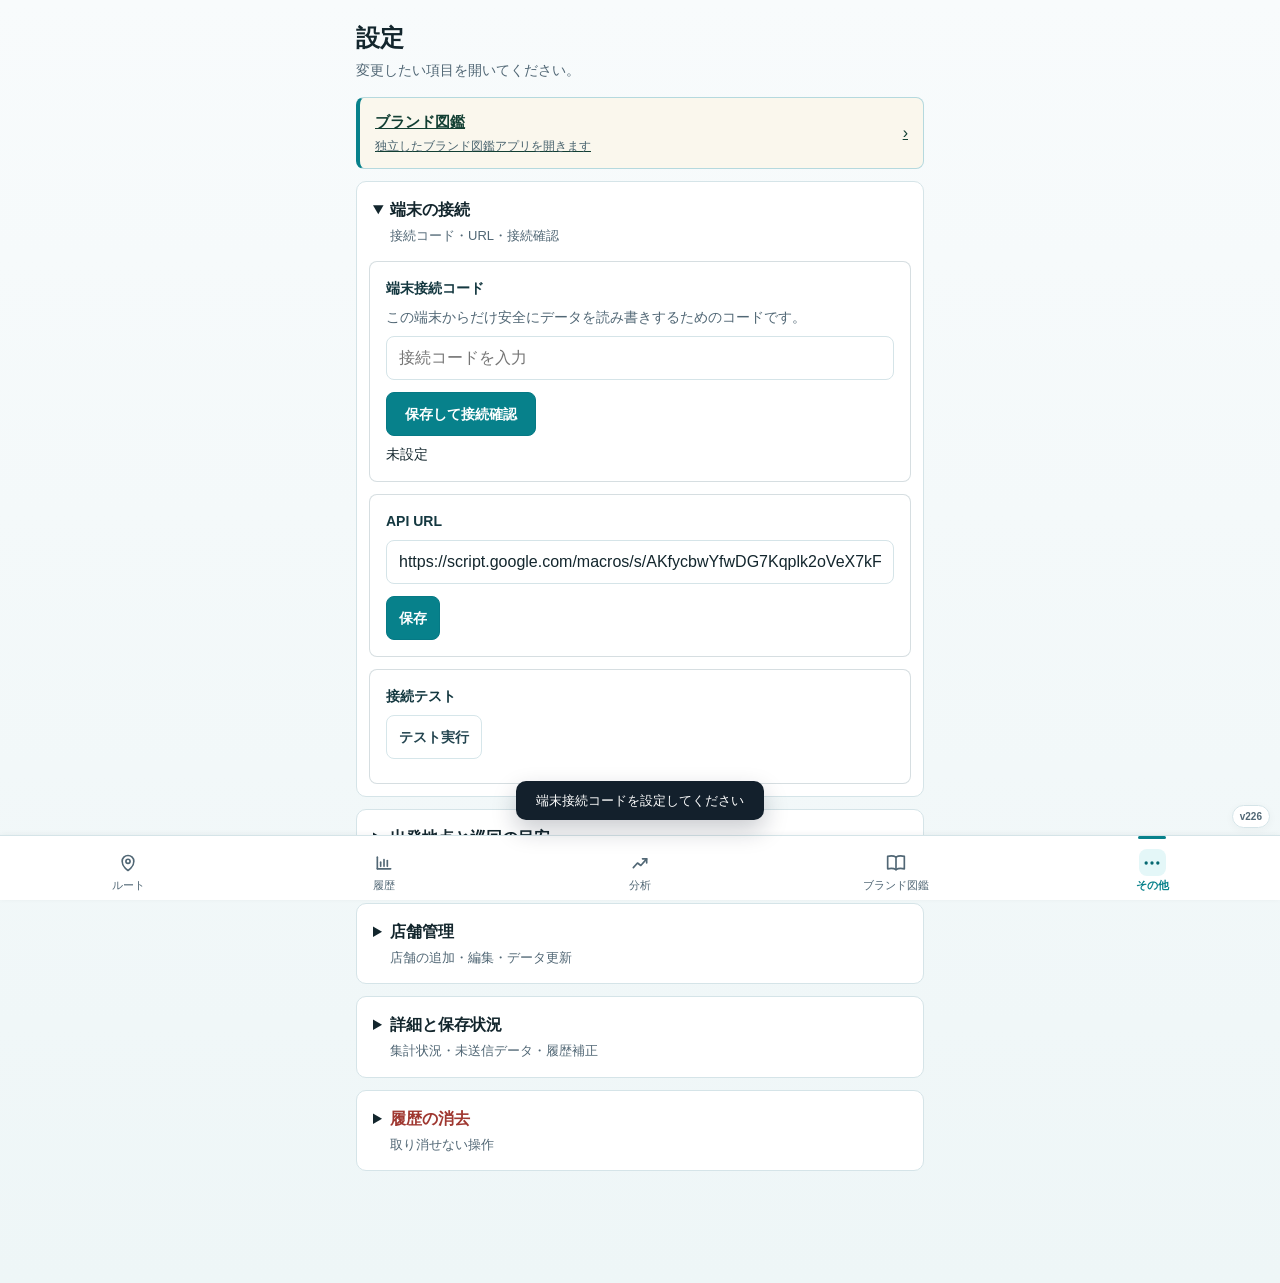
==== commit 834dd503: "Add Ralph Lauren line tag pages to brand guide" ====
--- a/index.html
+++ b/index.html
@@ -15,10 +15,10 @@
   <link rel="icon" type="image/png" sizes="96x96" href="icons/icon-96.png">
   <link rel="apple-touch-icon" sizes="152x152" href="icons/icon-152.png">
   <link rel="apple-touch-icon" sizes="192x192" href="icons/icon-192.png">
-  <link rel="stylesheet" href="vendor/leaflet/leaflet.css?v=225">
-  <link rel="stylesheet" href="style.css?v=225">
-  <link rel="stylesheet" href="brand-guide.css?v=225">
-  <script src="vendor/leaflet/leaflet.js?v=225"></script>
+  <link rel="stylesheet" href="vendor/leaflet/leaflet.css?v=226">
+  <link rel="stylesheet" href="style.css?v=226">
+  <link rel="stylesheet" href="brand-guide.css?v=226">
+  <script src="vendor/leaflet/leaflet.js?v=226"></script>
 </head>
 <body>
   <div id="app">
@@ -52,16 +52,16 @@
     </button>
   </nav>
 
-  <div class="app-version-badge" id="app-version-badge" data-version="v225">v225</div>
+  <div class="app-version-badge" id="app-version-badge" data-version="v226">v226</div>
   <div id="toast" class="toast" role="status" aria-live="polite" aria-atomic="true"></div>
 
-  <script src="storage.js?v=225"></script>
-  <script src="api.js?v=225"></script>
-  <script src="route-optimizer.js?v=225"></script>
-  <script src="router.js?v=225"></script>
-  <script src="quiz.js?v=225"></script>
-  <script src="brand-guide.js?v=225"></script>
-  <script src="app.js?v=225"></script>
-  <script src="bootstrap.js?v=225"></script>
+  <script src="storage.js?v=226"></script>
+  <script src="api.js?v=226"></script>
+  <script src="route-optimizer.js?v=226"></script>
+  <script src="router.js?v=226"></script>
+  <script src="quiz.js?v=226"></script>
+  <script src="brand-guide.js?v=226"></script>
+  <script src="app.js?v=226"></script>
+  <script src="bootstrap.js?v=226"></script>
 </body>
 </html>
--- a/brand-guide.css
+++ b/brand-guide.css
@@ -27,8 +27,11 @@
 .bg-tag-note { font-size:14px; color:#58695e; }
 .bg-family-intro { font-size:15px; margin:0 0 22px; }
 .bg-family-card { border:1px solid #d8d7c5; border-left:4px solid #123f33; border-radius:4px; padding:13px 15px; margin:10px 0; background:#fffdf6; }
-.bg-family-card h4 { font-size:16px; margin:0 0 4px; }
-.bg-family-card p { font-size:14px; margin:0; }
+.bg-family-name { display:block; font-size:16px; font-weight:700; margin:0 0 4px; }
+.bg-family-detail { display:block; font-size:14px; }
+.bg-family-link { position:relative; display:block; width:100%; padding-right:34px; text-align:left; color:var(--bg-ink); font-family:inherit; line-height:inherit; cursor:pointer; }
+.bg-family-link:active { background:#e9ede2; }
+.bg-family-arrow { position:absolute; right:13px; top:calc(50% - 17px); font-size:24px; }
 .bg-family-timeline,.bg-family-steps { padding-left:24px; font-size:14px; }
 .bg-family-timeline li,.bg-family-steps li { padding:5px 0; }
 .bg-family-timeline strong { display:inline-block; min-width:62px; }
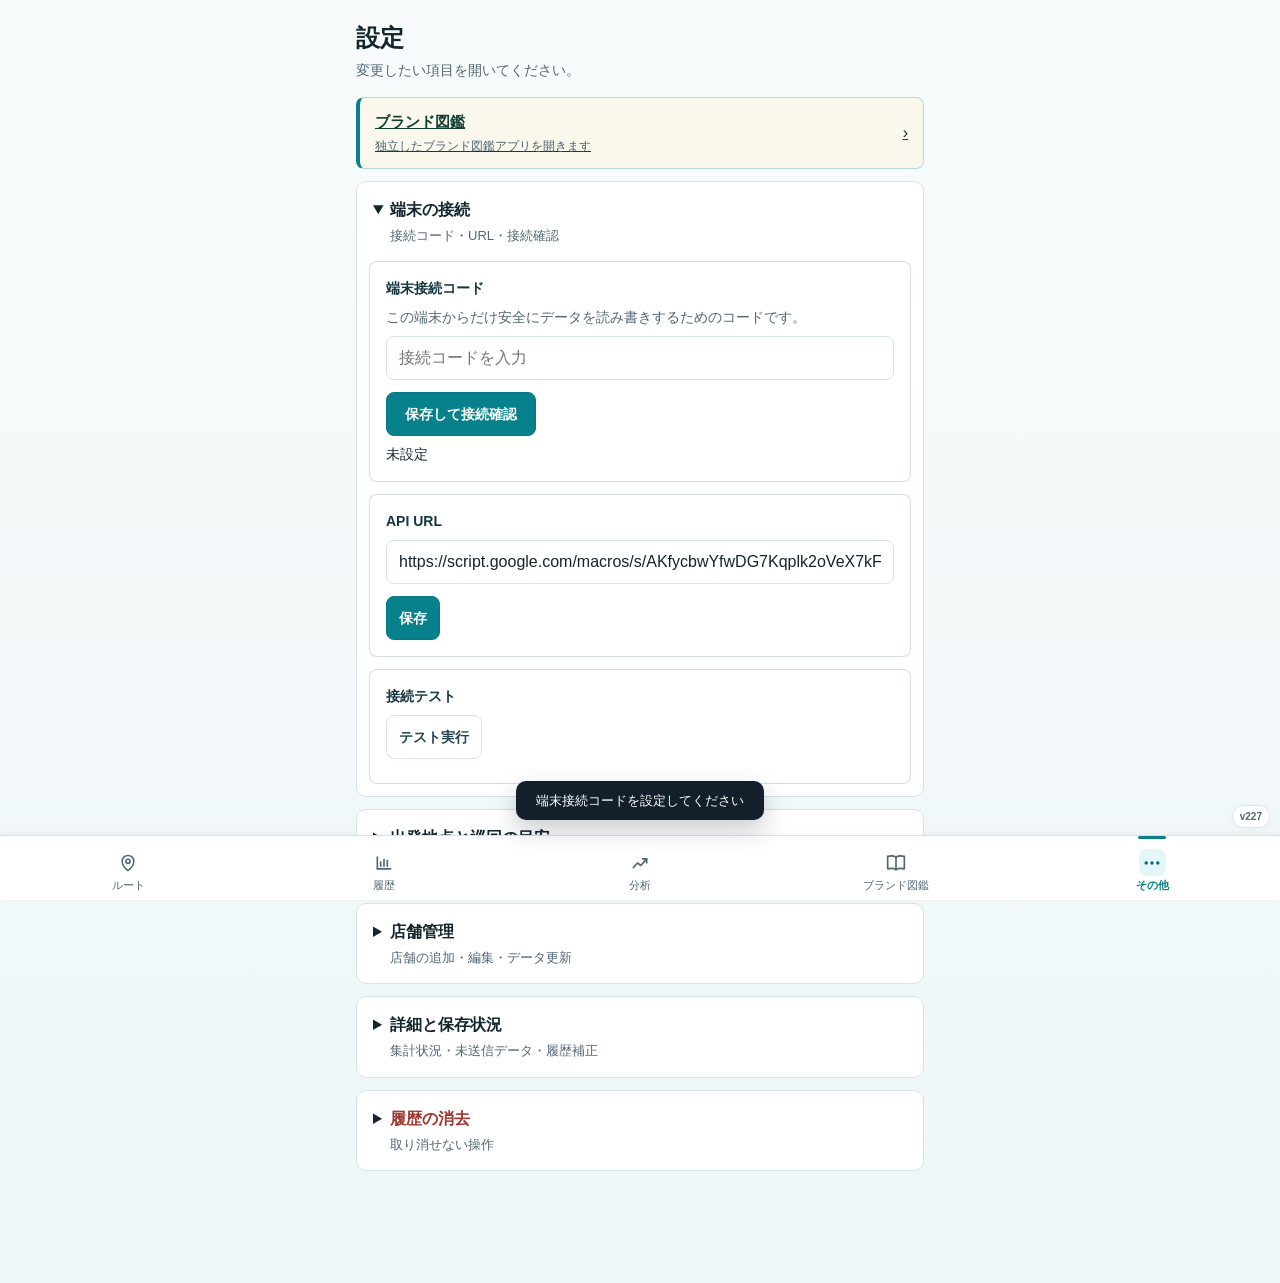
==== commit 3531a4b4: "Preserve brand list scroll and clarify Margaret Howell label example" ====
--- a/index.html
+++ b/index.html
@@ -15,10 +15,10 @@
   <link rel="icon" type="image/png" sizes="96x96" href="icons/icon-96.png">
   <link rel="apple-touch-icon" sizes="152x152" href="icons/icon-152.png">
   <link rel="apple-touch-icon" sizes="192x192" href="icons/icon-192.png">
-  <link rel="stylesheet" href="vendor/leaflet/leaflet.css?v=226">
-  <link rel="stylesheet" href="style.css?v=226">
-  <link rel="stylesheet" href="brand-guide.css?v=226">
-  <script src="vendor/leaflet/leaflet.js?v=226"></script>
+  <link rel="stylesheet" href="vendor/leaflet/leaflet.css?v=227">
+  <link rel="stylesheet" href="style.css?v=227">
+  <link rel="stylesheet" href="brand-guide.css?v=227">
+  <script src="vendor/leaflet/leaflet.js?v=227"></script>
 </head>
 <body>
   <div id="app">
@@ -52,16 +52,16 @@
     </button>
   </nav>
 
-  <div class="app-version-badge" id="app-version-badge" data-version="v226">v226</div>
+  <div class="app-version-badge" id="app-version-badge" data-version="v227">v227</div>
   <div id="toast" class="toast" role="status" aria-live="polite" aria-atomic="true"></div>
 
-  <script src="storage.js?v=226"></script>
-  <script src="api.js?v=226"></script>
-  <script src="route-optimizer.js?v=226"></script>
-  <script src="router.js?v=226"></script>
-  <script src="quiz.js?v=226"></script>
-  <script src="brand-guide.js?v=226"></script>
-  <script src="app.js?v=226"></script>
-  <script src="bootstrap.js?v=226"></script>
+  <script src="storage.js?v=227"></script>
+  <script src="api.js?v=227"></script>
+  <script src="route-optimizer.js?v=227"></script>
+  <script src="router.js?v=227"></script>
+  <script src="quiz.js?v=227"></script>
+  <script src="brand-guide.js?v=227"></script>
+  <script src="app.js?v=227"></script>
+  <script src="bootstrap.js?v=227"></script>
 </body>
 </html>
--- a/brand-guide.css
+++ b/brand-guide.css
@@ -52,6 +52,7 @@
 .bg-reading-steps dt { font-weight:700; color:#58695e; }
 .bg-reading-steps dd { margin:0; }
 .bg-example-label { font-size:12px; color:#58695e; margin:0 0 6px; }
+.bg-code + .bg-example-label { margin-top:14px; }
 .bg-method-origin,.bg-method-inference { margin:20px 0; font-size:15px; }
 .bg-method-origin h4,.bg-method-inference h4 { font-size:13px; margin:0 0 6px; }
 .bg-method-origin p,.bg-method-inference p { margin:0; }
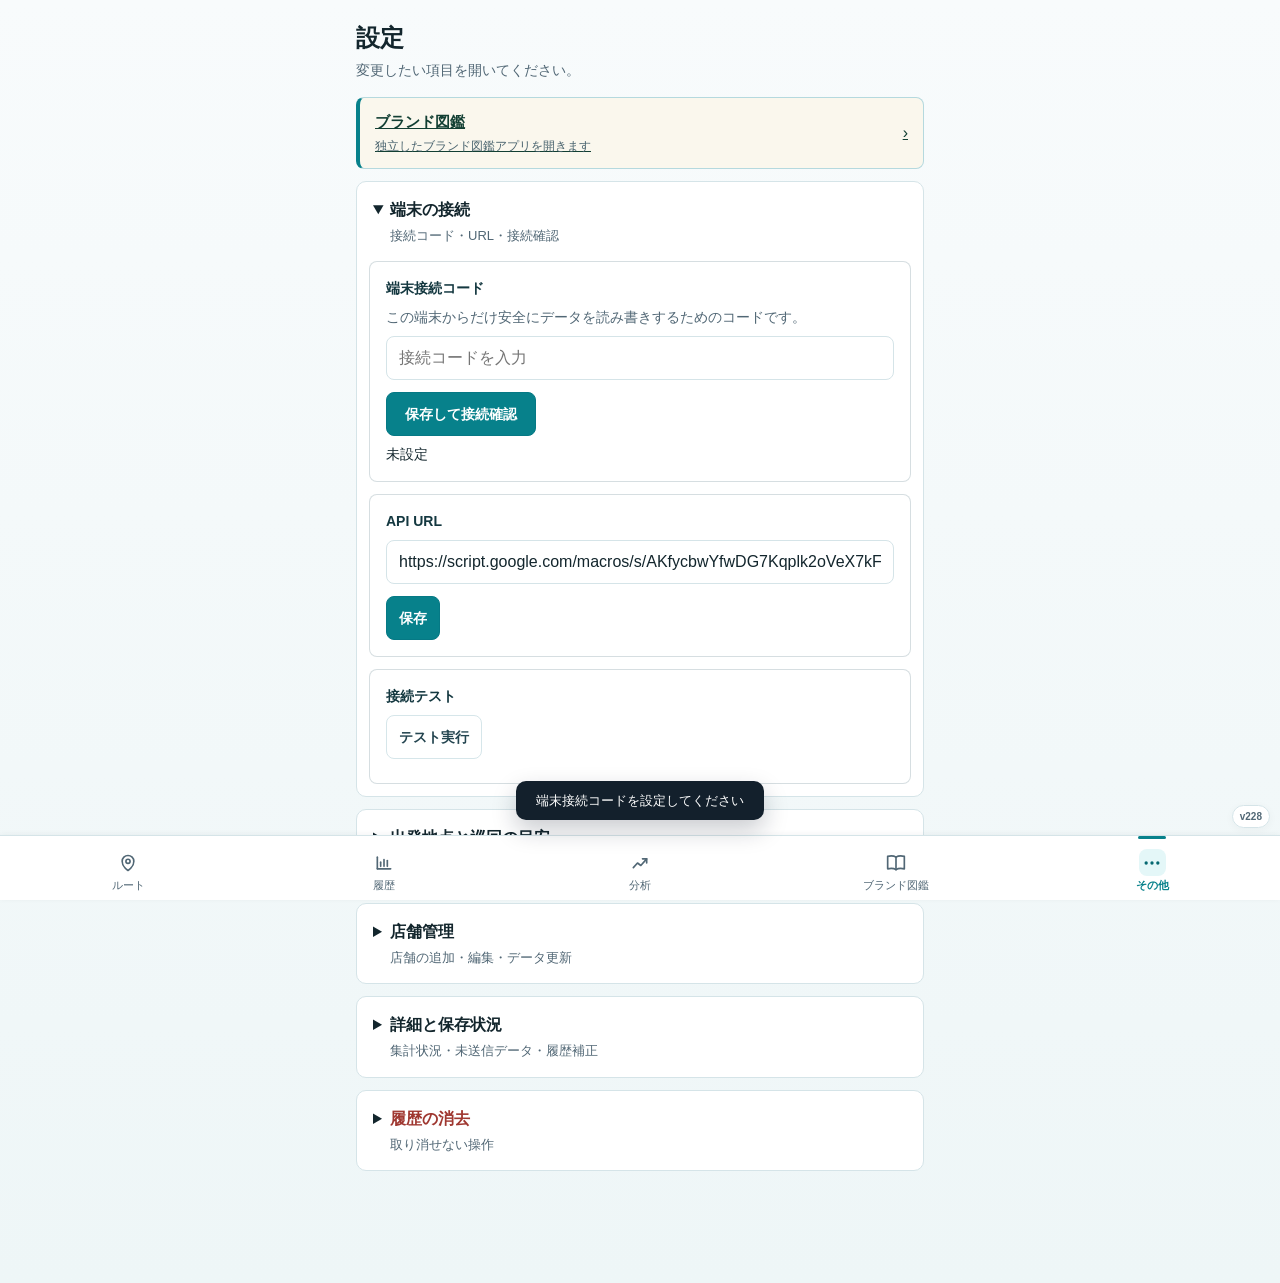
==== commit 5950967d: "Prepare route stop revisions before completion to reduce save latency" ====
--- a/index.html
+++ b/index.html
@@ -15,10 +15,10 @@
   <link rel="icon" type="image/png" sizes="96x96" href="icons/icon-96.png">
   <link rel="apple-touch-icon" sizes="152x152" href="icons/icon-152.png">
   <link rel="apple-touch-icon" sizes="192x192" href="icons/icon-192.png">
-  <link rel="stylesheet" href="vendor/leaflet/leaflet.css?v=227">
-  <link rel="stylesheet" href="style.css?v=227">
-  <link rel="stylesheet" href="brand-guide.css?v=227">
-  <script src="vendor/leaflet/leaflet.js?v=227"></script>
+  <link rel="stylesheet" href="vendor/leaflet/leaflet.css?v=228">
+  <link rel="stylesheet" href="style.css?v=228">
+  <link rel="stylesheet" href="brand-guide.css?v=228">
+  <script src="vendor/leaflet/leaflet.js?v=228"></script>
 </head>
 <body>
   <div id="app">
@@ -52,16 +52,16 @@
     </button>
   </nav>
 
-  <div class="app-version-badge" id="app-version-badge" data-version="v227">v227</div>
+  <div class="app-version-badge" id="app-version-badge" data-version="v228">v228</div>
   <div id="toast" class="toast" role="status" aria-live="polite" aria-atomic="true"></div>
 
-  <script src="storage.js?v=227"></script>
-  <script src="api.js?v=227"></script>
-  <script src="route-optimizer.js?v=227"></script>
-  <script src="router.js?v=227"></script>
-  <script src="quiz.js?v=227"></script>
-  <script src="brand-guide.js?v=227"></script>
-  <script src="app.js?v=227"></script>
-  <script src="bootstrap.js?v=227"></script>
+  <script src="storage.js?v=228"></script>
+  <script src="api.js?v=228"></script>
+  <script src="route-optimizer.js?v=228"></script>
+  <script src="router.js?v=228"></script>
+  <script src="quiz.js?v=228"></script>
+  <script src="brand-guide.js?v=228"></script>
+  <script src="app.js?v=228"></script>
+  <script src="bootstrap.js?v=228"></script>
 </body>
 </html>
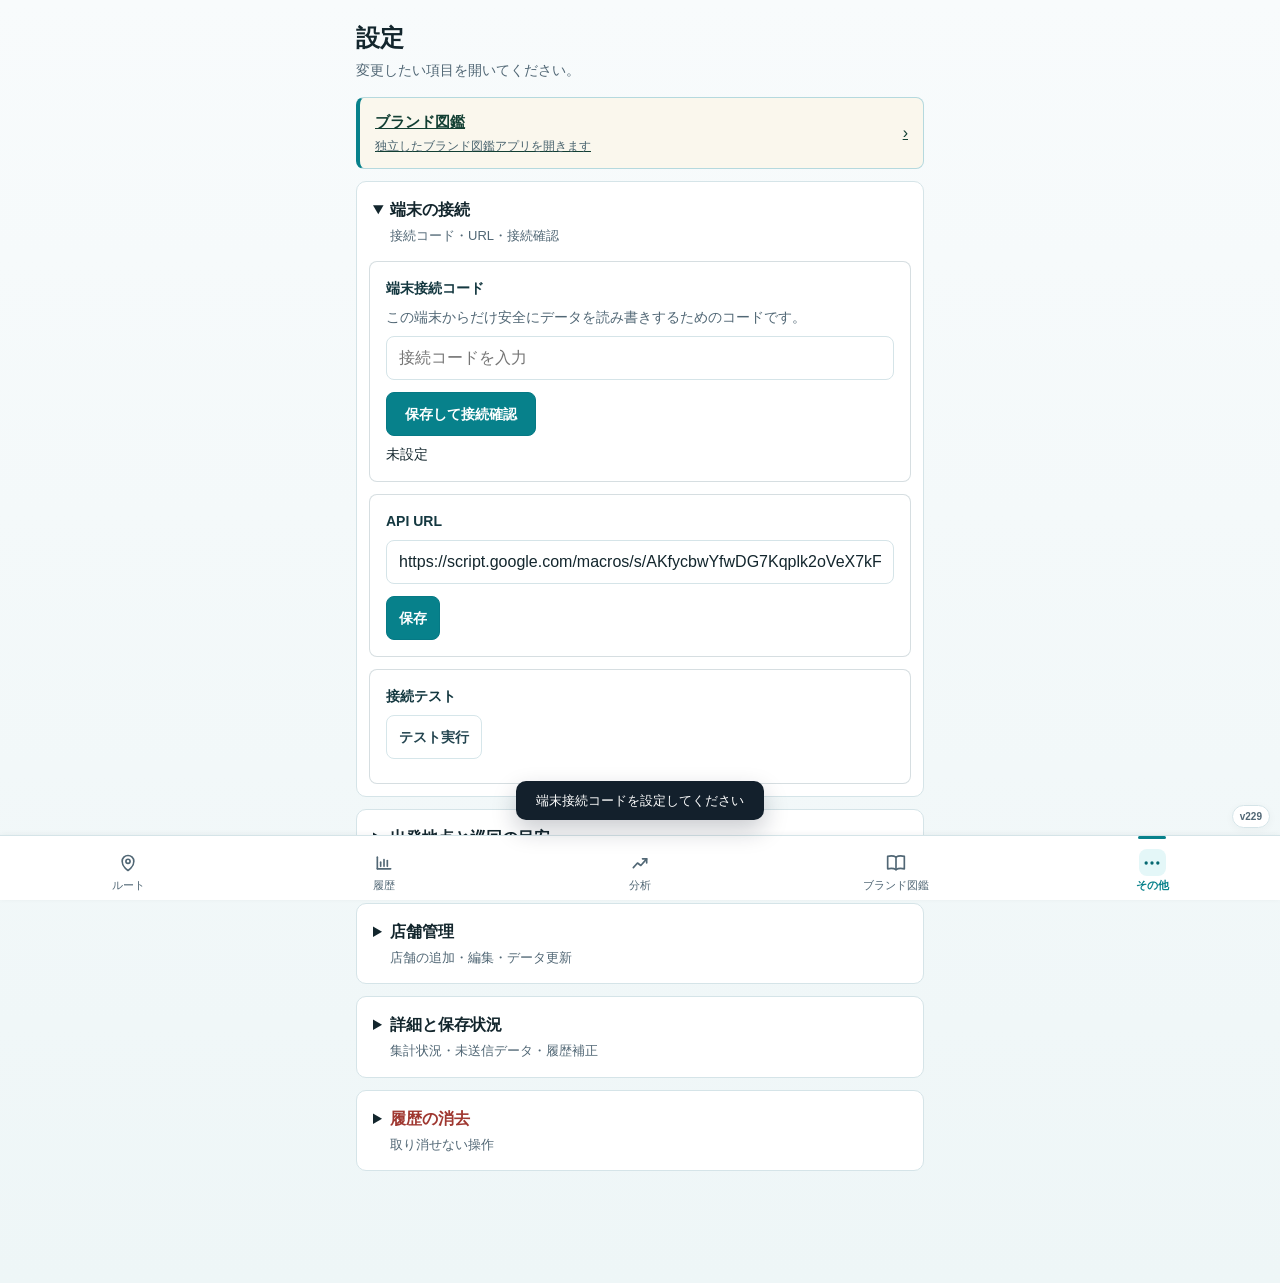
==== commit 661d993a: "Recover route end receipts without resaving completed stops" ====
--- a/index.html
+++ b/index.html
@@ -15,10 +15,10 @@
   <link rel="icon" type="image/png" sizes="96x96" href="icons/icon-96.png">
   <link rel="apple-touch-icon" sizes="152x152" href="icons/icon-152.png">
   <link rel="apple-touch-icon" sizes="192x192" href="icons/icon-192.png">
-  <link rel="stylesheet" href="vendor/leaflet/leaflet.css?v=228">
-  <link rel="stylesheet" href="style.css?v=228">
-  <link rel="stylesheet" href="brand-guide.css?v=228">
-  <script src="vendor/leaflet/leaflet.js?v=228"></script>
+  <link rel="stylesheet" href="vendor/leaflet/leaflet.css?v=229">
+  <link rel="stylesheet" href="style.css?v=229">
+  <link rel="stylesheet" href="brand-guide.css?v=229">
+  <script src="vendor/leaflet/leaflet.js?v=229"></script>
 </head>
 <body>
   <div id="app">
@@ -52,16 +52,16 @@
     </button>
   </nav>
 
-  <div class="app-version-badge" id="app-version-badge" data-version="v228">v228</div>
+  <div class="app-version-badge" id="app-version-badge" data-version="v229">v229</div>
   <div id="toast" class="toast" role="status" aria-live="polite" aria-atomic="true"></div>
 
-  <script src="storage.js?v=228"></script>
-  <script src="api.js?v=228"></script>
-  <script src="route-optimizer.js?v=228"></script>
-  <script src="router.js?v=228"></script>
-  <script src="quiz.js?v=228"></script>
-  <script src="brand-guide.js?v=228"></script>
-  <script src="app.js?v=228"></script>
-  <script src="bootstrap.js?v=228"></script>
+  <script src="storage.js?v=229"></script>
+  <script src="api.js?v=229"></script>
+  <script src="route-optimizer.js?v=229"></script>
+  <script src="router.js?v=229"></script>
+  <script src="quiz.js?v=229"></script>
+  <script src="brand-guide.js?v=229"></script>
+  <script src="app.js?v=229"></script>
+  <script src="bootstrap.js?v=229"></script>
 </body>
 </html>
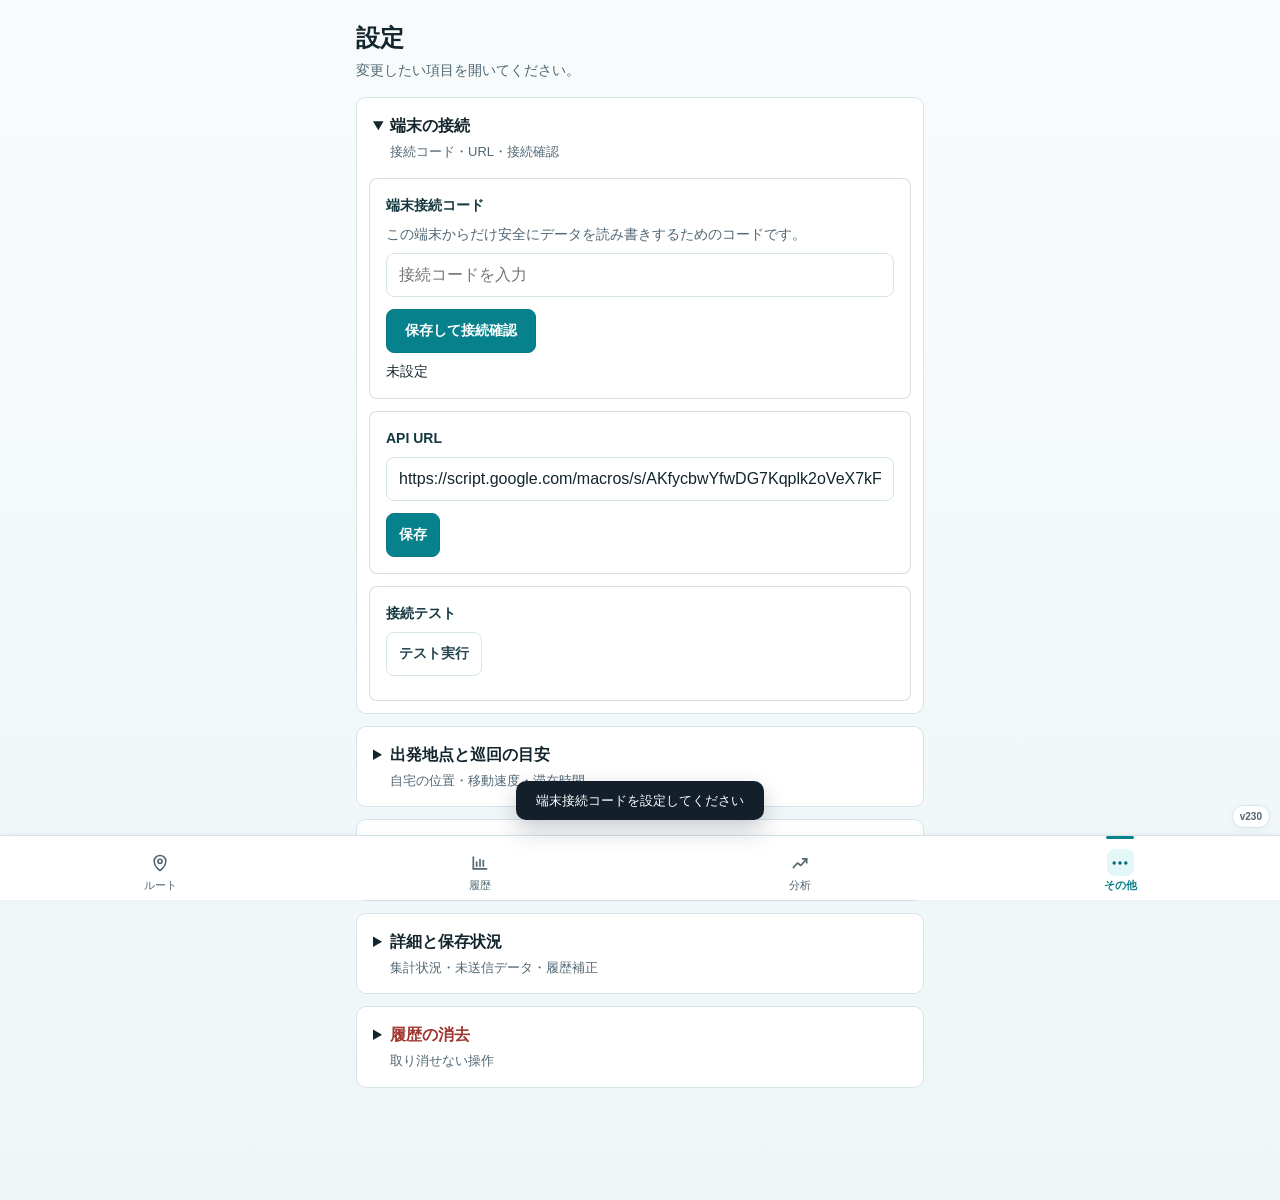
==== commit 63cdd40b: "Remove brand guide entry and assets from store app" ====
--- a/index.html
+++ b/index.html
@@ -15,10 +15,9 @@
   <link rel="icon" type="image/png" sizes="96x96" href="icons/icon-96.png">
   <link rel="apple-touch-icon" sizes="152x152" href="icons/icon-152.png">
   <link rel="apple-touch-icon" sizes="192x192" href="icons/icon-192.png">
-  <link rel="stylesheet" href="vendor/leaflet/leaflet.css?v=229">
-  <link rel="stylesheet" href="style.css?v=229">
-  <link rel="stylesheet" href="brand-guide.css?v=229">
-  <script src="vendor/leaflet/leaflet.js?v=229"></script>
+  <link rel="stylesheet" href="vendor/leaflet/leaflet.css?v=230">
+  <link rel="stylesheet" href="style.css?v=230">
+  <script src="vendor/leaflet/leaflet.js?v=230"></script>
 </head>
 <body>
   <div id="app">
@@ -41,27 +40,20 @@
         <svg class="nav-icon" viewBox="0 0 24 24"><path d="M4 17.5 9 12l4 3 7-8"/><path d="M15 7h5v5"/></svg>
       </span>分析
     </button>
-    <button class="nav-item" data-view="brand-guide">
-      <span class="icon" aria-hidden="true">
-        <svg class="nav-icon" viewBox="0 0 24 24"><path d="M12 5c-3-2-6-2-10-1v15c4-1 7-1 10 1 3-2 6-2 10-1V4c-4-1-7-1-10 1Z"/><path d="M12 5v15"/></svg>
-      </span>
-      <span>ブランド図鑑</span>
-    </button>
     <button class="nav-item" data-view="more">
       <span class="icon" aria-hidden="true"><svg class="nav-icon" viewBox="0 0 24 24"><circle cx="5" cy="12" r="1"/><circle cx="12" cy="12" r="1"/><circle cx="19" cy="12" r="1"/></svg></span><span class="nav-label-with-badge">その他<span class="nav-badge nav-streak-badge" id="quiz-nav-badge" hidden></span></span>
     </button>
   </nav>
 
-  <div class="app-version-badge" id="app-version-badge" data-version="v229">v229</div>
+  <div class="app-version-badge" id="app-version-badge" data-version="v230">v230</div>
   <div id="toast" class="toast" role="status" aria-live="polite" aria-atomic="true"></div>
 
-  <script src="storage.js?v=229"></script>
-  <script src="api.js?v=229"></script>
-  <script src="route-optimizer.js?v=229"></script>
-  <script src="router.js?v=229"></script>
-  <script src="quiz.js?v=229"></script>
-  <script src="brand-guide.js?v=229"></script>
-  <script src="app.js?v=229"></script>
-  <script src="bootstrap.js?v=229"></script>
+  <script src="storage.js?v=230"></script>
+  <script src="api.js?v=230"></script>
+  <script src="route-optimizer.js?v=230"></script>
+  <script src="router.js?v=230"></script>
+  <script src="quiz.js?v=230"></script>
+  <script src="app.js?v=230"></script>
+  <script src="bootstrap.js?v=230"></script>
 </body>
 </html>
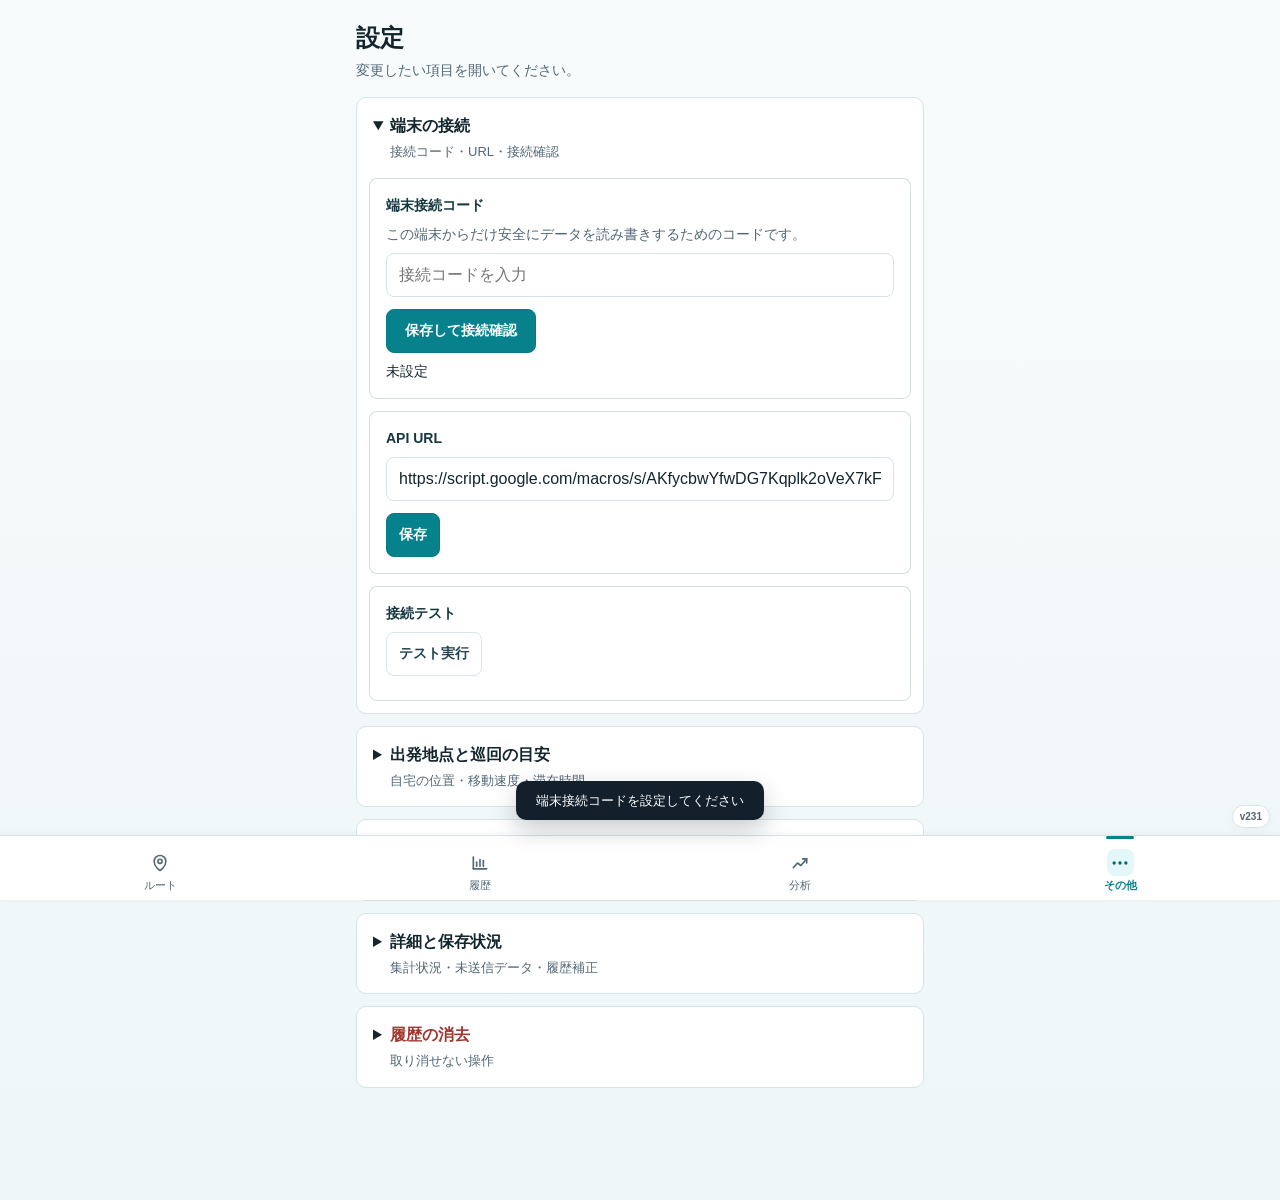
==== commit a6a4ea34: "Simplify patrol screen by removing receipt status and store memo panels" ====
--- a/index.html
+++ b/index.html
@@ -15,9 +15,9 @@
   <link rel="icon" type="image/png" sizes="96x96" href="icons/icon-96.png">
   <link rel="apple-touch-icon" sizes="152x152" href="icons/icon-152.png">
   <link rel="apple-touch-icon" sizes="192x192" href="icons/icon-192.png">
-  <link rel="stylesheet" href="vendor/leaflet/leaflet.css?v=230">
-  <link rel="stylesheet" href="style.css?v=230">
-  <script src="vendor/leaflet/leaflet.js?v=230"></script>
+  <link rel="stylesheet" href="vendor/leaflet/leaflet.css?v=231">
+  <link rel="stylesheet" href="style.css?v=231">
+  <script src="vendor/leaflet/leaflet.js?v=231"></script>
 </head>
 <body>
   <div id="app">
@@ -45,15 +45,15 @@
     </button>
   </nav>
 
-  <div class="app-version-badge" id="app-version-badge" data-version="v230">v230</div>
+  <div class="app-version-badge" id="app-version-badge" data-version="v231">v231</div>
   <div id="toast" class="toast" role="status" aria-live="polite" aria-atomic="true"></div>
 
-  <script src="storage.js?v=230"></script>
-  <script src="api.js?v=230"></script>
-  <script src="route-optimizer.js?v=230"></script>
-  <script src="router.js?v=230"></script>
-  <script src="quiz.js?v=230"></script>
-  <script src="app.js?v=230"></script>
-  <script src="bootstrap.js?v=230"></script>
+  <script src="storage.js?v=231"></script>
+  <script src="api.js?v=231"></script>
+  <script src="route-optimizer.js?v=231"></script>
+  <script src="router.js?v=231"></script>
+  <script src="quiz.js?v=231"></script>
+  <script src="app.js?v=231"></script>
+  <script src="bootstrap.js?v=231"></script>
 </body>
 </html>
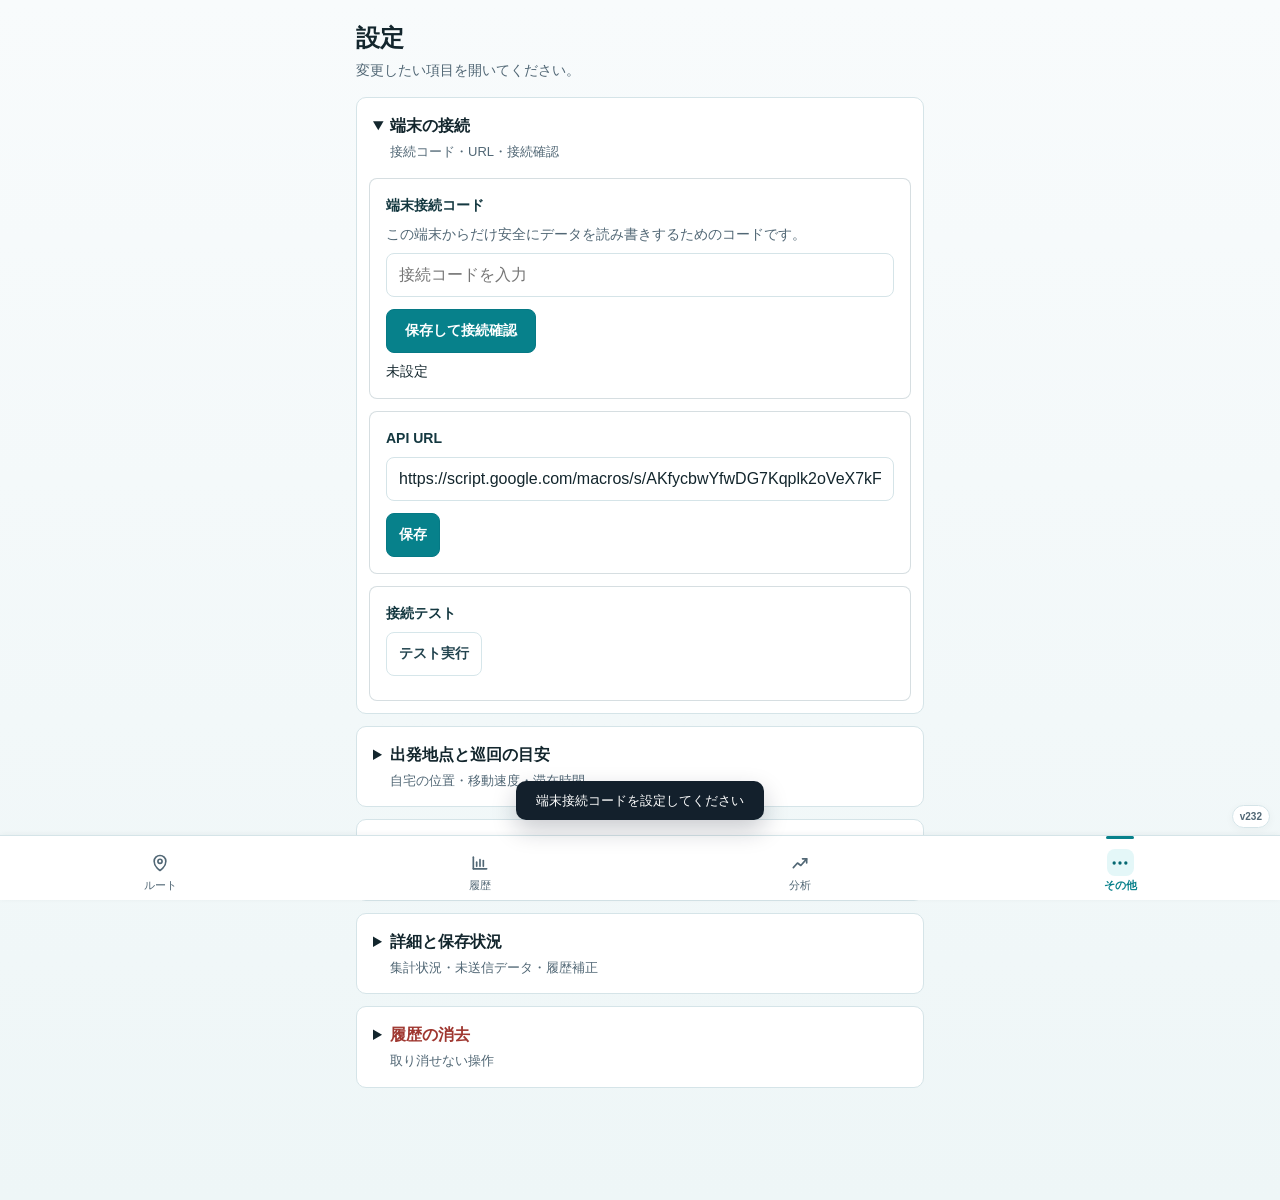
==== commit a9137588: "Move patrol skip beside complete and remove purchase button" ====
--- a/index.html
+++ b/index.html
@@ -15,9 +15,9 @@
   <link rel="icon" type="image/png" sizes="96x96" href="icons/icon-96.png">
   <link rel="apple-touch-icon" sizes="152x152" href="icons/icon-152.png">
   <link rel="apple-touch-icon" sizes="192x192" href="icons/icon-192.png">
-  <link rel="stylesheet" href="vendor/leaflet/leaflet.css?v=231">
-  <link rel="stylesheet" href="style.css?v=231">
-  <script src="vendor/leaflet/leaflet.js?v=231"></script>
+  <link rel="stylesheet" href="vendor/leaflet/leaflet.css?v=232">
+  <link rel="stylesheet" href="style.css?v=232">
+  <script src="vendor/leaflet/leaflet.js?v=232"></script>
 </head>
 <body>
   <div id="app">
@@ -45,15 +45,15 @@
     </button>
   </nav>
 
-  <div class="app-version-badge" id="app-version-badge" data-version="v231">v231</div>
+  <div class="app-version-badge" id="app-version-badge" data-version="v232">v232</div>
   <div id="toast" class="toast" role="status" aria-live="polite" aria-atomic="true"></div>
 
-  <script src="storage.js?v=231"></script>
-  <script src="api.js?v=231"></script>
-  <script src="route-optimizer.js?v=231"></script>
-  <script src="router.js?v=231"></script>
-  <script src="quiz.js?v=231"></script>
-  <script src="app.js?v=231"></script>
-  <script src="bootstrap.js?v=231"></script>
+  <script src="storage.js?v=232"></script>
+  <script src="api.js?v=232"></script>
+  <script src="route-optimizer.js?v=232"></script>
+  <script src="router.js?v=232"></script>
+  <script src="quiz.js?v=232"></script>
+  <script src="app.js?v=232"></script>
+  <script src="bootstrap.js?v=232"></script>
 </body>
 </html>
--- a/style.css
+++ b/style.css
@@ -3304,5 +3304,4 @@
   .map-toolbar { grid-template-columns: 1fr; }
   .view-switch > .btn { flex: 1; }
   .patrol-timer { font-size: 14px; }
-  .patrol-actions { grid-template-columns: 1fr; }
-}
+}
